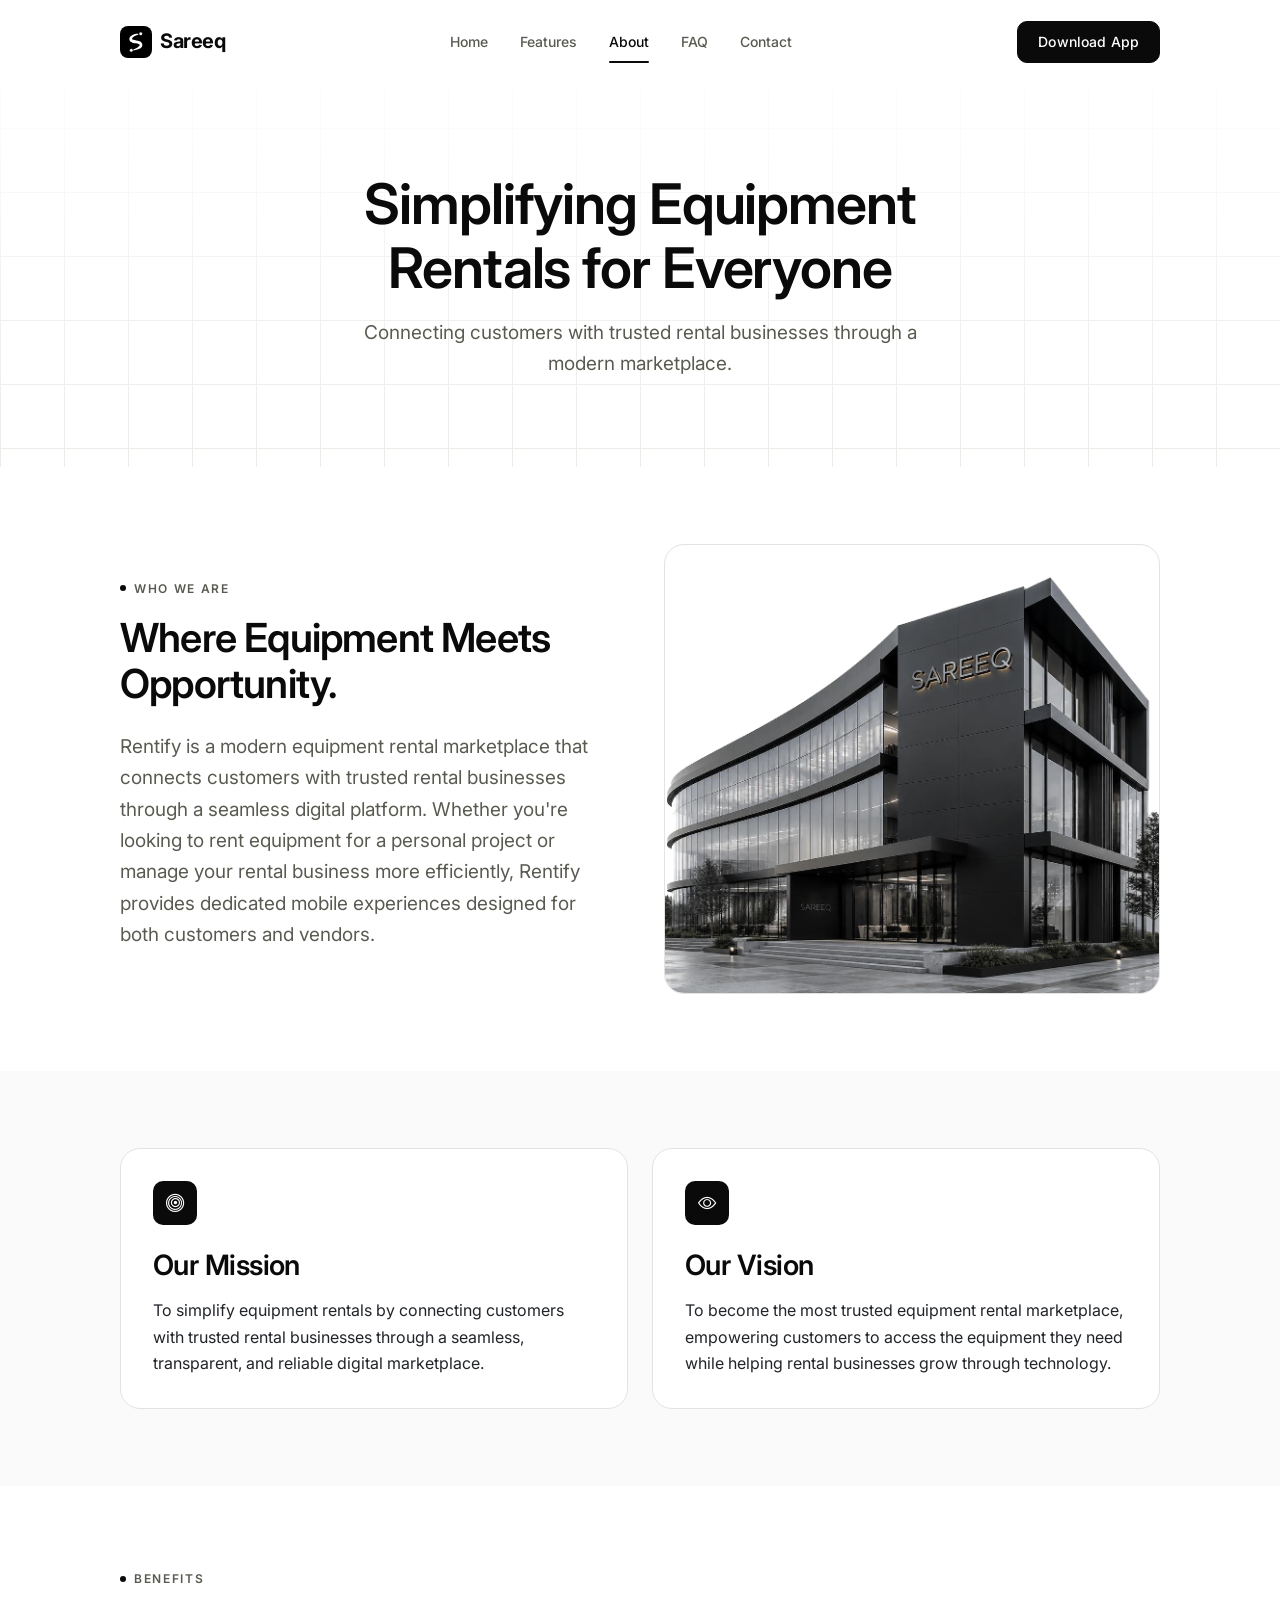
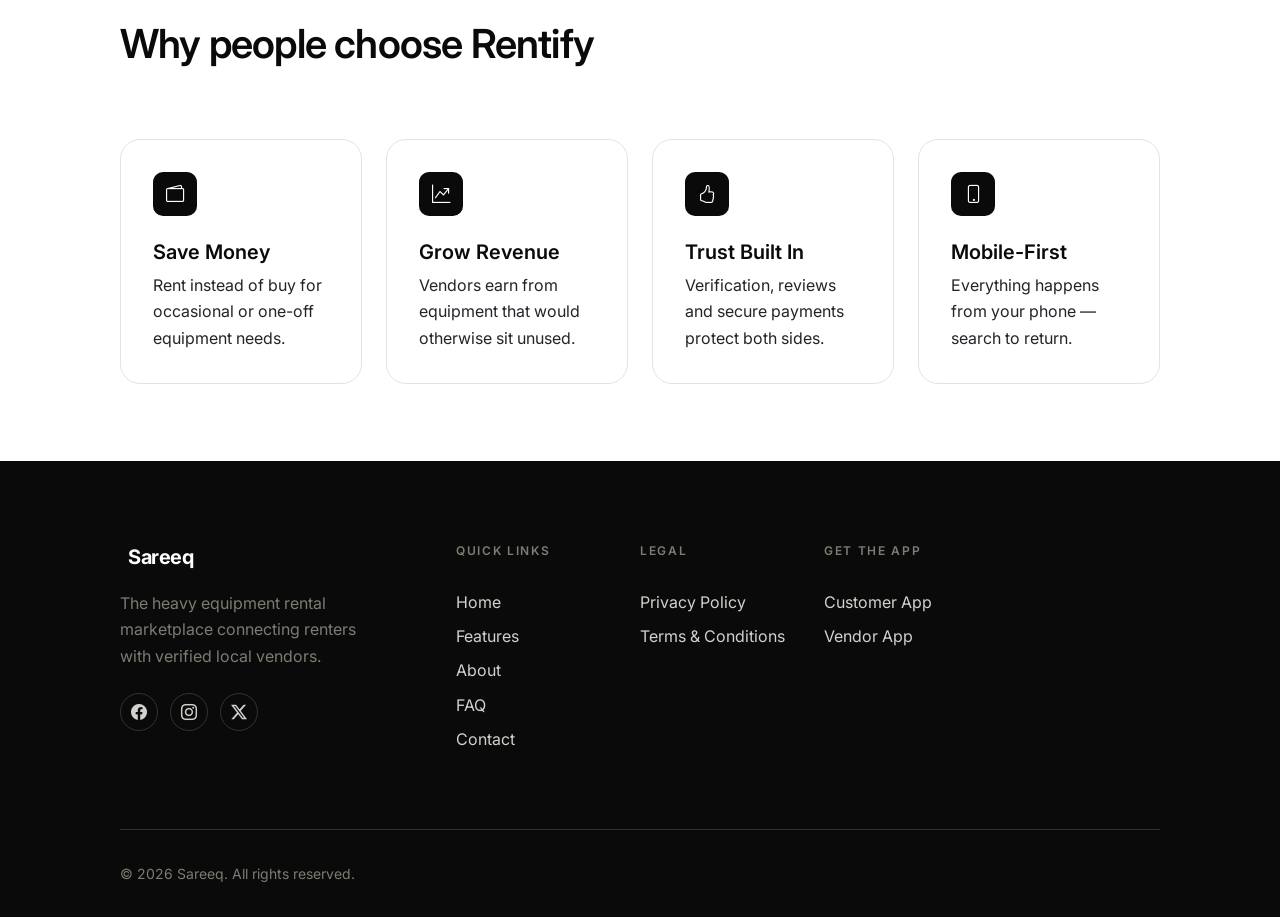
==== pages/about.html @ 898461ff "commit" ====
<!DOCTYPE html>
<html lang="en">

<head>
  <meta charset="UTF-8">
  <meta name="viewport" content="width=device-width, initial-scale=1.0">
  <title>About | Sareeq</title>
  <meta name="description"
    content="Learn about Rentify's mission to make equipment rental simple, trustworthy and accessible for renters and businesses alike.">
  <meta property="og:title" content="About — Rentify">
  <meta property="og:description" content="Rentify's mission, vision and the benefits of the marketplace.">
  <meta property="og:type" content="website">
  <meta name="twitter:card" content="summary_large_image">
  <link rel="icon" type="image/png" href="../assets/images/favicon.png">

  <link rel="preconnect" href="https://fonts.googleapis.com">
  <link rel="preconnect" href="https://fonts.gstatic.com" crossorigin>
  <link href="https://fonts.googleapis.com/css2?family=Inter:wght@400;500;600;700&display=swap" rel="stylesheet">
  <link href="https://cdn.jsdelivr.net/npm/bootstrap@5.3.3/dist/css/bootstrap.min.css" rel="stylesheet">
  <link rel="stylesheet" href="https://cdn.jsdelivr.net/npm/bootstrap-icons@1.11.3/font/bootstrap-icons.css">
  <link rel="stylesheet" href="../assets/css/style.css">
  <link rel="stylesheet" href="../assets/css/responsive.css">
</head>

<body>

  <header class="navbar-rentify">
    <div class="navbar-inner">
      <a href="../index.html" class="navbar-logo">
        <img src="../assets/images/logo_black.svg" alt="logo_black">
        Sareeq
      </a>
      <nav class="navbar-links" id="navbarLinks" aria-label="Primary">
        <a href="../index.html" class="navbar-link">Home</a>
        <a href="features.html" class="navbar-link">Features</a>
        <a href="about.html" class="navbar-link is-active">About</a>
        <a href="faq.html" class="navbar-link">FAQ</a>
        <a href="support.html" class="navbar-link">Contact</a>
      </nav>
      <div class="navbar-cta">
        <a href="../index.html#download"
          class="btn-rentify btn-primary-rentify btn-rentify-sm d-none d-lg-inline-flex">Download App</a>
        <button class="navbar-toggle" id="navbarToggle" aria-label="Toggle menu" aria-expanded="false"
          aria-controls="navbarLinks">
          <i class="bi bi-list"></i>
        </button>
      </div>
    </div>
  </header>

  <main>
    <section class="page-hero hero-bg-grid">
      <div class="container-rentify text-center">
        <!-- <span class="text-eyebrow">About Rentify</span> -->
        <h1 class="text-h1 mt-3 mx-auto" style="max-width: 700px;">Simplifying Equipment Rentals for Everyone</h1>
        <p class="text-body-lg mt-3 mx-auto" style="max-width: 560px;">Connecting customers with trusted rental
          businesses through a modern marketplace.</p>
      </div>
    </section>
    <section class="section">
      <div class="container-rentify">
        <div class="row align-items-center g-5">
          <div class="col-lg-6" data-animate>
            <span class="text-eyebrow">Who We Are</span>
            <h1 class="text-h2 mt-3">Where Equipment Meets Opportunity.</h1>
            <p class="text-body-lg  mt-4">
              Rentify is a modern equipment rental marketplace that connects customers with trusted rental businesses
              through a seamless digital platform. Whether you're looking to rent equipment for a personal project or
              manage your rental business more efficiently, Rentify provides dedicated mobile experiences designed for
              both customers and vendors.
            </p>
            <!-- <div class="d-flex flex-wrap gap-3 mt-5 hero-actions">
              <a href="#download" class="btn-rentify btn-primary-rentify">
                <i class="bi bi-download"></i> Download Customer App
              </a>
              <a href="pages/about.html#vendor" class="btn-rentify btn-secondary-rentify">
                Become a Vendor
              </a>
            </div> -->

            <!-- <div class="stat-inline mt-5 pt-3">
              <div class="stat-inline-item">
                <p class="text-h3 mb-0">12K+</p>
                <p class="text-caption mb-0">Verified vendors</p>
              </div>
              <div class="stat-inline-item">
                <p class="text-h3 mb-0">80K+</p>
                <p class="text-caption mb-0">Items listed</p>
              </div>
              <div class="stat-inline-item">
                <p class="text-h3 mb-0">4.8/5</p>
                <p class="text-caption mb-0">Average rating</p>
              </div>
            </div> -->
          </div>

          <div class="col-lg-6" data-animate data-delay="150">
            <!-- <div class="d-flex justify-content-center gap-4 position-relative">
              <div class="phone-mockup" style="margin-top: 3rem;">
                <div class="phone-mockup-notch"></div>
                <div class="phone-mockup-screen">
                  <div class="app-screen-placeholder">
                    <i class="bi bi-camera-reels"></i>
                    <span>Customer App Screenshot</span>
                  </div>
                </div>
              </div>
              <div class="phone-mockup d-none d-md-block">
                <div class="phone-mockup-notch"></div>
                <div class="phone-mockup-screen">
                  <div class="app-screen-placeholder">
                    <i class="bi bi-graph-up"></i>
                    <span>Vendor App Screenshot</span>
                  </div>
                </div>
              </div>
            </div> -->
            <div class="card-rentify-flat h-100 bg-white p-0 overflow-hidden">
              <img src="../assets/images/sareeq_image.png" alt="">
            </div>
          </div>
        </div>
      </div>
    </section>
    <section class="section section-alt">
      <div class="container-rentify">
        <div class="row g-4">
          <div class="col-lg-6" data-animate>
            <div class="card-rentify-flat h-100 bg-white">
              <div class="card-icon-tile"><i class="bi bi-bullseye"></i></div>
              <h3 class="text-h3">Our Mission</h3>
              <p class="text-body mt-3 mb-0">To simplify equipment rentals by connecting customers with trusted rental
                businesses through a seamless, transparent, and reliable digital marketplace.</p>
            </div>
          </div>
          <div class="col-lg-6" data-animate data-delay="120">
            <div class="card-rentify-flat h-100 bg-white">
              <div class="card-icon-tile"><i class="bi bi-eye"></i></div>
              <h3 class="text-h3">Our Vision</h3>
              <p class="text-body mt-3 mb-0">To become the most trusted equipment rental marketplace, empowering
                customers to access the equipment they need while helping rental businesses grow through technology.</p>
            </div>
          </div>
        </div>
      </div>
    </section>
    <!-- <section class="section section-alt">
      <div class="container-rentify">
        <div class="section-header is-centered">
          <span class="text-eyebrow">What Is Rentify</span>
          <h2 class="text-h2">A two-sided marketplace, built mobile-first</h2>
        </div>
        <div class="row g-4 align-items-stretch">
          <div class="col-lg-6" data-animate>
            <div class="persona-card persona-card-customer h-100">
              <span class="badge-rentify"><i class="bi bi-person"></i> Customer App</span>
              <h4 class="text-h4 mt-4">For anyone who needs equipment temporarily</h4>
              <p class="text-body mt-3 mb-0">Homeowners, event planners, photographers, contractors and more use Rentify
                to find verified equipment nearby without the cost of buying it outright.</p>
            </div>
          </div>
          <div class="col-lg-6" id="vendor" data-animate data-delay="120">
            <div class="persona-card persona-card-vendor h-100">
              <span class="badge-rentify"
                style="background-color: rgba(255,255,255,0.08); color: #fff; border-color: var(--color-border-inverse);"><i
                  class="bi bi-shop"></i> Vendor App</span>
              <h4 class="text-h4 mt-4">For businesses that rent out equipment</h4>
              <p class="text-body mt-3 mb-0" style="color: var(--color-gray-300);">Rental shops, studios and independent
                operators use the Vendor App to list inventory, manage bookings and reach new customers.</p>
            </div>
          </div>
        </div>
      </div>
    </section> -->

    <section class="section">
      <div class="container-rentify">
        <div class="section-header">
          <span class="text-eyebrow">Benefits</span>
          <h2 class="text-h2">Why people choose Rentify</h2>
        </div>
        <div class="row g-4">
          <div class="col-md-6 col-lg-3" data-animate>
            <div class="card-rentify h-100">
              <div class="card-icon-tile"><i class="bi bi-wallet2"></i></div>
              <h4 class="text-h4">Save Money</h4>
              <p class="text-body mt-2 mb-0">Rent instead of buy for occasional or one-off equipment needs.</p>
            </div>
          </div>
          <div class="col-md-6 col-lg-3" data-animate data-delay="80">
            <div class="card-rentify h-100">
              <div class="card-icon-tile"><i class="bi bi-graph-up-arrow"></i></div>
              <h4 class="text-h4">Grow Revenue</h4>
              <p class="text-body mt-2 mb-0">Vendors earn from equipment that would otherwise sit unused.</p>
            </div>
          </div>
          <div class="col-md-6 col-lg-3" data-animate data-delay="160">
            <div class="card-rentify h-100">
              <div class="card-icon-tile"><i class="bi bi-hand-thumbs-up"></i></div>
              <h4 class="text-h4">Trust Built In</h4>
              <p class="text-body mt-2 mb-0">Verification, reviews and secure payments protect both sides.</p>
            </div>
          </div>
          <div class="col-md-6 col-lg-3" data-animate data-delay="240">
            <div class="card-rentify h-100">
              <div class="card-icon-tile"><i class="bi bi-phone"></i></div>
              <h4 class="text-h4">Mobile-First</h4>
              <p class="text-body mt-2 mb-0">Everything happens from your phone — search to return.</p>
            </div>
          </div>
        </div>
      </div>
    </section>

    <!-- <section class="section section-alt">
      <div class="container-rentify">
        <div class="cta-band" data-animate>
          <span class="text-eyebrow" style="color: var(--color-gray-400);">Join Rentify</span>
          <h2 class="text-h2 mt-3">Ready to get started?</h2>
          <div class="d-flex justify-content-center gap-3 mt-4 flex-wrap">
            <a href="../index.html#download" class="btn-rentify btn-primary-rentify">Download Customer App</a>
            <a href="../index.html#download" class="btn-rentify btn-secondary-rentify">Download Vendor App</a>
          </div>
        </div>
      </div>
    </section> -->
  </main>

  <footer class="footer-rentify">
    <div class="container-rentify">
      <div class="footer-grid">
        <div>
          <a href="index.html" class="navbar-logo" style="color: #fff;">
            <img src="assets/images/logo_white.svg" alt="">
            Sareeq
          </a>
          <p class="mt-3" style="color: var(--color-gray-500); max-width: 260px;">The heavy equipment rental
            marketplace connecting renters with verified local vendors.</p>
          <div class="footer-social mt-4">
            <a href="#" aria-label="Rentify on LinkedIn"><i class="bi bi-facebook"></i></a>
            <a href="#" aria-label="Rentify on Instagram"><i class="bi bi-instagram"></i></a>
            <a href="#" aria-label="Rentify on X"><i class="bi bi-twitter-x"></i></a>
            <!-- <a href="#" aria-label="Rentify on LinkedIn"><i class="bi bi-linkedin"></i></a> -->
          </div>
        </div>
        <div>
          <p class="footer-col-title">Quick Links</p>
          <a href="../index.html" class="footer-link">Home</a>
          <a href="features.html" class="footer-link">Features</a>
          <a href="about.html" class="footer-link">About</a>
          <a href="faq.html" class="footer-link">FAQ</a>
          <a href="support.html" class="footer-link">Contact</a>
        </div>
        <div>
          <p class="footer-col-title">Legal</p>
          <a href="privacy.html" class="footer-link">Privacy Policy</a>
          <a href="terms.html" class="footer-link">Terms &amp; Conditions</a>
        </div>
        <div>
          <p class="footer-col-title">Get the App</p>
          <a href="#download" class="footer-link">Customer App</a>
          <a href="#download" class="footer-link">Vendor App</a>
        </div>
      </div>

      <div class="footer-bottom">
        <p class="mb-0">&copy; <span data-current-year></span> Sareeq. All rights reserved.</p>
      </div>
    </div>
  </footer>

  <button class="back-to-top" aria-label="Back to top"><i class="bi bi-arrow-up"></i></button>

  <script src="https://cdn.jsdelivr.net/npm/bootstrap@5.3.3/dist/js/bootstrap.bundle.min.js"></script>
  <script src="../assets/js/main.js"></script>
</body>

</html>
---- assets/css/style.css ----
/* ==========================================================================
   RENTIFY ÃƒÆ’Ã‚Â¢ÃƒÂ¢Ã¢â‚¬Å¡Ã‚Â¬ÃƒÂ¢Ã¢â€šÂ¬Ã‚Â Design Token System
   Monochrome, editorial, app-consistent design language.
   Every value referenced in this stylesheet flows from :root.
   ========================================================================== */

:root {
  /* ---------- Color: Core Monochrome Scale ---------- */
  --color-black: #0A0A0A;
  --color-white: #FFFFFF;
  --color-gray-50: #FAFAFA;
  --color-gray-100: #F3F3F1;
  --color-gray-150: #ECECE9;
  --color-gray-200: #E3E3E0;
  --color-gray-300: #D2D2CD;
  --color-gray-400: #A7A79F;
  --color-gray-500: #7C7C73;
  --color-gray-600: #5A5A52;
  --color-gray-700: #3D3D37;
  --color-gray-800: #232320;
  --color-gray-900: #141412;

  /* ---------- Color: Semantic Roles ---------- */
  --color-bg: var(--color-white);
  --color-bg-alt: var(--color-gray-50);
  --color-bg-inverse: var(--color-black);
  --color-surface: var(--color-white);
  --color-surface-inverse: var(--color-gray-900);

  --color-text-primary: var(--color-black);
  --color-text-secondary: var(--color-gray-600);
  --color-text-tertiary: var(--color-gray-400);
  --color-text-inverse: var(--color-white);
  --color-text-inverse-secondary: var(--color-gray-300);

  --color-border: var(--color-gray-200);
  --color-border-strong: var(--color-gray-300);
  --color-border-inverse: rgba(255, 255, 255, 0.16);

  --color-hover: var(--color-gray-800);
  --color-focus: var(--color-black);
  --color-focus-ring: rgba(10, 10, 10, 0.18);

  --color-badge-bg: var(--color-gray-100);
  --color-badge-text: var(--color-gray-700);
  --color-success: #1F1F1D;

  /* ---------- Typography: Family & Weight ---------- */
  --font-family-base: 'Inter', -apple-system, BlinkMacSystemFont, 'Segoe UI', sans-serif;
  --font-weight-regular: 400;
  --font-weight-medium: 500;
  --font-weight-semibold: 600;
  --font-weight-bold: 700;

  /* ---------- Typography: Scale ---------- */
  --font-size-display: clamp(2.75rem, 2.25vw + 1rem, 5.25rem);
  --font-size-h1: clamp(2.25rem, 3.2vw + 1rem, 3.5rem);
  --font-size-h2: clamp(1.75rem, 2vw + 1rem, 2.5rem);
  --font-size-h3: clamp(1.375rem, 1.2vw + 1rem, 1.75rem);
  --font-size-h4: 1.25rem;
  --font-size-body-lg: 1.1875rem;
  --font-size-body: 1rem;
  --font-size-caption: 0.875rem;
  --font-size-micro: 0.75rem;
  --font-size-button: 0.9375rem;

  --line-height-display: 1.05;
  --line-height-heading: 1.15;
  --line-height-body: 1.65;
  --line-height-caption: 1.5;
  --line-height-tight: 1.2;

  --letter-spacing-display: -0.03em;
  --letter-spacing-heading: -0.02em;
  --letter-spacing-body: 0;
  --letter-spacing-eyebrow: 0.14em;
  --letter-spacing-button: 0.01em;

  /* ---------- Spacing Scale ---------- */
  --space-3xs: 0.25rem;
  --space-2xs: 0.5rem;
  --space-xs: 0.75rem;
  --space-sm: 1rem;
  --space-md: 1.5rem;
  --space-lg: 2rem;
  --space-xl: 3rem;
  --space-2xl: 4.5rem;
  --space-3xl: 6rem;
  --space-4xl: 8rem;

  /* ---------- Layout ---------- */
  /* --container-width: 1240px; */
  --container-width: 85%;
  --container-width-narrow: 800px;
  --container-padding-x: 1.5rem;
  --section-spacing-y: clamp(4.5rem, 6vw, 8rem);
  --section-spacing-y-sm: clamp(3rem, 4vw, 5rem);
  --navbar-height: 84px;
  --navbar-height-scrolled: 68px;
  --footer-padding-y: 5rem;

  /* ---------- Radius ---------- */
  --radius-xs: 6px;
  --radius-sm: 10px;
  --radius-md: 16px;
  --radius-lg: 24px;
  --radius-xl: 32px;
  --radius-pill: 999px;
  --radius-button: 10px;
  --radius-card: 20px;
  --radius-input: 10px;
  --radius-phone: 40px;
  --radius-badge: 999px;

  /* ---------- Borders ---------- */
  --border-width: 1px;
  --border-width-thick: 1.5px;
  --border-style: solid;

  /* ---------- Shadows (very soft, used sparingly) ---------- */
  --shadow-none: none;
  --shadow-xs: 0 1px 2px rgba(10, 10, 10, 0.04);
  --shadow-sm: 0 2px 8px rgba(10, 10, 10, 0.06);
  --shadow-md: 0 8px 24px rgba(10, 10, 10, 0.08);
  --shadow-lg: 0 16px 48px rgba(10, 10, 10, 0.10);
  --shadow-phone: 0 30px 60px rgba(10, 10, 10, 0.16);

  /* ---------- Motion ---------- */
  --duration-fast: 150ms;
  --duration-base: 280ms;
  --duration-slow: 480ms;
  --duration-page: 640ms;
  --ease-standard: cubic-bezier(0.22, 1, 0.36, 1);
  --ease-out: cubic-bezier(0.16, 1, 0.3, 1);
  --transition-base: all var(--duration-base) var(--ease-standard);
  --transition-color: color var(--duration-fast) var(--ease-standard), background-color var(--duration-fast) var(--ease-standard), border-color var(--duration-fast) var(--ease-standard);
  --transition-transform: transform var(--duration-base) var(--ease-standard);

  /* ---------- Components: Buttons ---------- */
  --button-height: 52px;
  --button-height-sm: 42px;
  --button-padding-x: 1.75rem;
  --button-padding-x-sm: 1.25rem;
  --button-gap: 0.5rem;

  /* ---------- Components: Cards ---------- */
  --card-padding: 2rem;
  --card-padding-sm: 1.5rem;
  --card-border-color: var(--color-border);

  /* ---------- Components: Inputs ---------- */
  --input-height: 54px;
  --input-padding-x: 1.125rem;
  --input-border-color: var(--color-border-strong);

  /* ---------- Icons ---------- */
  --icon-size-sm: 18px;
  --icon-size-md: 24px;
  --icon-size-lg: 32px;
  --icon-size-xl: 44px;

  /* ---------- Z-Index Scale ---------- */
  --z-base: 1;
  --z-dropdown: 10;
  --z-sticky: 100;
  --z-overlay: 500;
  --z-modal: 800;
  --z-toast: 900;

  /* ---------- Phone Mockup ---------- */
  --phone-width: 300px;
  --phone-border-width: 10px;

  --color-glow-soft: rgba(10, 10, 10, 0.07);
  --workflow-ratio: 1000 / 620;
  --workflow-line-color: var(--color-border-strong);
  --workflow-line-color-active: var(--color-gray-600);
  --workflow-dot-size: 10px;
}

/* ==========================================================================
   Reset & Base
   ========================================================================== */

* {
  box-sizing: border-box;
}

html {
  scroll-behavior: smooth;
  -webkit-font-smoothing: antialiased;
}

body {
  font-family: var(--font-family-base);
  font-size: var(--font-size-body);
  line-height: var(--line-height-body);
  color: var(--color-text-primary);
  background-color: var(--color-bg);
  font-weight: var(--font-weight-regular);
  overflow-x: hidden;
}

@media (prefers-reduced-motion: reduce) {
  html {
    scroll-behavior: auto;
  }

  * {
    animation-duration: 0.001ms !important;
    animation-iteration-count: 1 !important;
    transition-duration: 0.001ms !important;
    scroll-behavior: auto !important;
  }
}

[data-animate] {
  opacity: 0;
  transform: translateY(24px);
  transition: opacity var(--duration-slow) var(--ease-out), transform var(--duration-slow) var(--ease-out);
}

[data-animate].is-visible {
  opacity: 1;
  transform: translateY(0);
}

@media (prefers-reduced-motion: reduce) {
  [data-animate] {
    opacity: 1;
    transform: none;
    transition: none;
  }
}



a {
  text-decoration: none;
  color: inherit;
  transition: var(--transition-color);
}

img {
  max-width: 100%;
  display: block;
}

ul {
  list-style: none;
  padding: 0;
  margin: 0;
}

:focus-visible {
  outline: 2px solid var(--color-focus);
  outline-offset: 3px;
  border-radius: var(--radius-xs);
}

button {
  font-family: inherit;
}

/* ==========================================================================
   Layout Primitives
   ========================================================================== */

.container-rentify {
  width: 100%;
  max-width: var(--container-width);
  margin-inline: auto;
  padding-inline: var(--container-padding-x);
}

.container-narrow {
  width: 100%;
  max-width: var(--container-width-narrow);
  margin-inline: auto;
  padding-inline: var(--container-padding-x);
}

.container-full {
  width: 100%;
  max-width: 100%;
}

.section {
  padding-block: var(--section-spacing-y);
}

.section-sm {
  padding-block: var(--section-spacing-y-sm);
}

.section-alt {
  background-color: var(--color-bg-alt);
}

.section-inverse {
  background-color: var(--color-bg-inverse);
  color: var(--color-text-inverse);
}

/* ==========================================================================
   Typography
   ========================================================================== */

.text-display {
  font-size: var(--font-size-display);
  line-height: var(--line-height-display);
  letter-spacing: var(--letter-spacing-display);
  font-weight: var(--font-weight-semibold);
  margin: 0;
}

.text-h1 {
  font-size: var(--font-size-h1);
  line-height: var(--line-height-heading);
  letter-spacing: var(--letter-spacing-heading);
  font-weight: var(--font-weight-semibold);
  margin: 0;
}

.text-h2 {
  font-size: var(--font-size-h2);
  line-height: var(--line-height-heading);
  letter-spacing: var(--letter-spacing-heading);
  font-weight: var(--font-weight-semibold);
  margin: 0;
}

.text-h3 {
  font-size: var(--font-size-h3);
  line-height: var(--line-height-heading);
  letter-spacing: var(--letter-spacing-heading);
  font-weight: var(--font-weight-semibold);
  margin: 0;
}

.text-h4 {
  font-size: var(--font-size-h4);
  line-height: var(--line-height-tight);
  font-weight: var(--font-weight-semibold);
  margin: 0;
}

.text-body-lg {
  font-size: var(--font-size-body-lg);
  line-height: var(--line-height-body);
  color: var(--color-text-secondary);
  font-weight: var(--font-weight-regular);
}

.text-body {
  font-size: var(--font-size-body);
  line-height: var(--line-height-body);
  color: var(--color-text-secondary);
}

.text-caption {
  font-size: var(--font-size-caption);
  line-height: var(--line-height-caption);
  color: var(--color-text-tertiary);
}

.text-eyebrow {
  font-size: var(--font-size-micro);
  letter-spacing: var(--letter-spacing-eyebrow);
  text-transform: uppercase;
  font-weight: var(--font-weight-semibold);
  color: var(--color-text-secondary);
  display: inline-flex;
  align-items: center;
  gap: var(--space-2xs);
}

.text-eyebrow::before {
  content: '';
  width: 6px;
  height: 6px;
  border-radius: 50%;
  background-color: var(--color-black);
  display: inline-block;
}

.section-inverse .text-eyebrow::before {
  background-color: var(--color-white);
}

.section-inverse .text-eyebrow,
.section-inverse .text-body,
.section-inverse .text-body-lg {
  color: var(--color-text-inverse-secondary);
}

.section-inverse .text-h1,
.section-inverse .text-h2,
.section-inverse .text-h3,
.section-inverse .text-h4,
.section-inverse .text-display {
  color: var(--color-text-inverse);
}

.text-muted-rentify {
  color: var(--color-text-secondary);
}

/* ==========================================================================
   Buttons
   ========================================================================== */

.btn-rentify {
  display: inline-flex;
  align-items: center;
  justify-content: center;
  gap: var(--button-gap);
  height: var(--button-height);
  padding-inline: var(--button-padding-x);
  border-radius: var(--radius-button);
  font-size: var(--font-size-button);
  font-weight: var(--font-weight-medium);
  letter-spacing: var(--letter-spacing-button);
  white-space: nowrap;
  border: var(--border-width-thick) solid transparent;
  cursor: pointer;
  transition: var(--transition-base);
}

.btn-rentify-sm {
  height: var(--button-height-sm);
  padding-inline: var(--button-padding-x-sm);
  font-size: var(--font-size-caption);
}

.btn-primary-rentify {
  background-color: var(--color-black);
  color: var(--color-white);
  border-color: var(--color-black);
}

.btn-primary-rentify:hover {
  background-color: var(--color-hover);
  border-color: var(--color-hover);
  color: var(--color-white);
  transform: translateY(-2px);
}

.btn-secondary-rentify {
  background-color: var(--color-white);
  color: var(--color-black);
  border-color: var(--color-border-strong);
}

.btn-secondary-rentify:hover {
  border-color: var(--color-black);
  transform: translateY(-2px);
}

.btn-tirtiary-rentify {
  background-color: transparent;
  color: var(--color-black);
  border: none;
}

.btn-tirtiary-rentify::after {
  content: "\F138";
  font-family: "bootstrap-icons";
  font-size: 1rem;
  color: var(--color-black);
}

.section-inverse .btn-secondary-rentify {
  background-color: transparent;
  color: var(--color-white);
  border-color: var(--color-border-inverse);
}

.section-inverse .btn-secondary-rentify:hover {
  border-color: var(--color-white);
}

.section-inverse .btn-primary-rentify {
  background-color: var(--color-white);
  color: var(--color-black);
  border-color: var(--color-white);
}

.section-inverse .btn-primary-rentify:hover {
  background-color: var(--color-gray-200);
  border-color: var(--color-gray-200);
}

.btn-block-rentify {
  width: 100%;
}

/* ==========================================================================
   Badges / Pills ÃƒÆ’Ã‚Â¢ÃƒÂ¢Ã¢â‚¬Å¡Ã‚Â¬ÃƒÂ¢Ã¢â€šÂ¬Ã‚Â echoes mobile-app "verified" chips
   ========================================================================== */

.badge-rentify {
  display: inline-flex;
  align-items: center;
  gap: var(--space-3xs);
  padding: var(--space-3xs) var(--space-sm);
  border-radius: var(--radius-badge);
  background-color: var(--color-badge-bg);
  color: var(--color-badge-text);
  font-size: var(--font-size-micro);
  font-weight: var(--font-weight-medium);
  border: var(--border-width) solid var(--color-border);
}

.badge-rentify i {
  font-size: 0.9em;
}

/* ==========================================================================
   Navigation
   ========================================================================== */

.navbar-rentify {
  position: fixed;
  top: 0;
  left: 0;
  right: 0;
  z-index: var(--z-sticky);
  height: var(--navbar-height);
  display: flex;
  align-items: center;
  background-color: rgba(255, 255, 255, 0.82);
  backdrop-filter: blur(14px);
  -webkit-backdrop-filter: blur(14px);
  border-bottom: var(--border-width) solid transparent;
  transition: height var(--duration-base) var(--ease-standard), border-color var(--duration-base) var(--ease-standard), background-color var(--duration-base) var(--ease-standard);
}

.navbar-rentify.is-scrolled {
  height: var(--navbar-height-scrolled);
  border-bottom-color: var(--color-border);
}

.navbar-inner {
  width: 100%;
  max-width: var(--container-width);
  margin-inline: auto;
  padding-inline: var(--container-padding-x);
  display: flex;
  align-items: center;
  justify-content: space-between;
}

.navbar-logo {
  display: flex;
  align-items: center;
  gap: var(--space-2xs);
  font-weight: var(--font-weight-bold);
  font-size: 1.25rem;
  letter-spacing: var(--letter-spacing-heading);
  color: var(--color-black);
}

.navbar-logo-mark {
  width: 30px;
  height: 30px;
  border-radius: 9px;
  background-color: var(--color-black);
  display: inline-flex;
  align-items: center;
  justify-content: center;
  color: var(--color-white);
  font-size: 0.95rem;
}

.navbar-links {
  display: flex;
  align-items: center;
  gap: var(--space-lg);
}

.navbar-link {
  font-size: var(--font-size-caption);
  font-weight: var(--font-weight-medium);
  color: var(--color-text-secondary);
  position: relative;
  padding-block: var(--space-3xs);
}

.navbar-link:hover,
.navbar-link.is-active {
  color: var(--color-black);
}

.navbar-link.is-active::after {
  content: '';
  position: absolute;
  left: 0;
  right: 0;
  bottom: -6px;
  height: 2px;
  background-color: var(--color-black);
  border-radius: var(--radius-pill);
}

.navbar-cta {
  display: flex;
  align-items: center;
  gap: var(--space-sm);
}

.navbar-toggle {
  display: none;
  width: 42px;
  height: 42px;
  border-radius: var(--radius-sm);
  border: var(--border-width) solid var(--color-border);
  background: var(--color-white);
  align-items: center;
  justify-content: center;
  font-size: 1.25rem;
}

/* ==========================================================================
   Cards ÃƒÆ’Ã‚Â¢ÃƒÂ¢Ã¢â‚¬Å¡Ã‚Â¬ÃƒÂ¢Ã¢â€šÂ¬Ã‚Â mirror the rounded, bordered "app card" language
   ========================================================================== */

.card-rentify {
  background-color: var(--color-surface);
  border: var(--border-width) solid var(--card-border-color);
  border-radius: var(--radius-card);
  padding: var(--card-padding);
  transition: var(--transition-base);
}

.card-rentify:hover {
  box-shadow: var(--shadow-md);
  transform: translateY(-4px);
  border-color: var(--color-border-strong);
}

.card-rentify-flat {
  background-color: var(--color-bg-alt);
  border: var(--border-width) solid var(--color-border);
  border-radius: var(--radius-card);
  padding: var(--card-padding);
}

.card-icon-tile {
  width: var(--icon-size-xl);
  height: var(--icon-size-xl);
  border-radius: var(--radius-sm);
  background-color: var(--color-black);
  color: var(--color-white);
  display: inline-flex;
  align-items: center;
  justify-content: center;
  font-size: 1.15rem;
  margin-bottom: var(--space-md);
}

.card-rentify-inverse {
  background-color: var(--color-black);
  color: var(--color-white);
  border-radius: var(--radius-card);
  padding: var(--card-padding);
}

.card-rentify-inverse .card-icon-tile {
  background-color: var(--color-white);
  color: var(--color-black);
}

.card-rentify-inverse .text-body {
  color: var(--color-gray-400) !important;
}


/* ==========================================================================
   Phone Mockup ÃƒÆ’Ã‚Â¢ÃƒÂ¢Ã¢â‚¬Å¡Ã‚Â¬ÃƒÂ¢Ã¢â€šÂ¬Ã‚Â the signature ecosystem element
   ========================================================================== */

.phone-mockup {
  position: relative;
  width: var(--phone-width);
  aspect-ratio: 300 / 610;
  border-radius: var(--radius-phone);
  background-color: var(--color-black);
  padding: var(--phone-border-width);
  box-shadow: var(--shadow-phone);
}

.phone-mockup-screen {
  width: 100%;
  height: 100%;
  border-radius: calc(var(--radius-phone) - var(--phone-border-width));
  overflow: hidden;
  background-color: var(--color-gray-100);
  position: relative;
}

.phone-mockup-screen img {
  width: 100%;
  height: 100%;
  object-fit: cover;
}

.phone-mockup-notch {
  position: absolute;
  top: 14px;
  left: 50%;
  transform: translateX(-50%);
  width: 90px;
  height: 22px;
  border-radius: var(--radius-pill);
  background-color: var(--color-black);
  z-index: 2;
}

.phone-mockup-float {
  position: absolute;
}

/* ==========================================================================
   App Screen Placeholder (used until real screenshots are supplied)
   ========================================================================== */

.app-screen-placeholder {
  width: 100%;
  height: 100%;
  display: flex;
  flex-direction: column;
  align-items: center;
  justify-content: center;
  gap: var(--space-xs);
  background: linear-gradient(180deg, var(--color-gray-100) 0%, var(--color-gray-150) 100%);
  color: var(--color-text-tertiary);
  text-align: center;
  padding: var(--space-lg);
}

.app-screen-placeholder i {
  font-size: 2rem;
}

.app-screen-placeholder span {
  font-size: var(--font-size-caption);
  font-weight: var(--font-weight-medium);
}

/* ==========================================================================
   Store Buttons
   ========================================================================== */

.store-btn {
  display: inline-flex;
  align-items: center;
  gap: var(--space-xs);
  padding: var(--space-2xs) var(--space-md);
  border-radius: var(--radius-sm);
  background-color: var(--color-black);
  color: var(--color-white);
  border: var(--border-width-thick) solid var(--color-black);
  height: 56px;
  transition: var(--transition-base);
}

.store-btn:hover {
  background-color: var(--color-hover);
  color: var(--color-white);
  transform: translateY(-2px);
}

.store-btn i {
  font-size: 1.5rem;
}

.store-btn-text-sm {
  font-size: 0.65rem;
  color: var(--color-gray-300);
  display: block;
  line-height: 1;
  margin-bottom: 2px;
}

.store-btn-text-lg {
  font-size: 1rem;
  font-weight: var(--font-weight-semibold);
  line-height: 1;
}

.store-btn-outline {
  background-color: transparent;
  color: var(--color-black);
  border-color: var(--color-border-strong);
}

.store-btn-outline .store-btn-text-sm {
  color: var(--color-text-tertiary);
}

.store-btn-outline:hover {
  border-color: var(--color-black);
}

/* ==========================================================================
   Section Header
   ========================================================================== */

.section-header {
  max-width: 640px;
  margin-bottom: var(--space-2xl);
}

.section-header.is-centered {
  margin-inline: auto;
  text-align: center;
}

.section-header .text-eyebrow {
  margin-bottom: var(--space-sm);
}

.section-header .text-h2 {
  margin-top: var(--space-sm);
}

/* ==========================================================================
   Divider
   ========================================================================== */

.divider-rentify {
  height: var(--border-width);
  background-color: var(--color-border);
  border: none;
  margin: 0;
}

/* ==========================================================================
   Persona Cards (Customer vs Vendor)
   ========================================================================== */

.persona-card {
  border-radius: var(--radius-lg);
  padding: var(--space-2xl) var(--space-xl);
  height: 100%;
  transition: var(--transition-base);
  position: relative;
  overflow: hidden;
}

.persona-card-customer {
  background-color: var(--color-bg-alt);
  border: var(--border-width) solid var(--color-border);
}

.persona-card-vendor {
  background-color: var(--color-black);
  color: var(--color-white);
}

.persona-card:hover {
  transform: translateY(-6px);
}

.persona-card-list {
  margin-top: var(--space-lg);
  display: flex;
  flex-direction: column;
  gap: var(--space-sm);
}

.persona-card-list li {
  display: flex;
  align-items: center;
  gap: var(--space-xs);
  font-size: var(--font-size-body);
}

.persona-card-list i {
  margin-top: 4px;
  font-size: 1rem;
  padding: 0.5rem 0.75rem;
  background-color: var(--color-gray-100);
  border-radius: 12px;
}

/* ==========================================================================
   Timeline (How Rentify Works)
   ========================================================================== */

.timeline-rentify {
  position: relative;
}

.timeline-step {
  display: flex;
  gap: var(--space-lg);
  padding-block: var(--space-lg);
  border-top: var(--border-width) solid var(--color-border);
}

.timeline-step:last-child {
  padding-bottom: 0;
}

.timeline-step-index {
  font-size: var(--font-size-caption);
  font-weight: var(--font-weight-semibold);
  color: var(--color-text-tertiary);
  min-width: 48px;
  padding-top: 2px;
}

/* ==========================================================================
   Category Grid
   ========================================================================== */

.category-tile {
  border: var(--border-width) solid var(--color-border);
  border-radius: var(--radius-md);
  padding: var(--space-lg) var(--space-md);
  display: flex;
  flex-direction: column;
  gap: var(--space-md);
  transition: var(--transition-base);
  height: 100%;
}

.category-tile:hover {
  border-color: var(--color-black);
  transform: translateY(-3px);
}

.category-tile i {
  font-size: var(--icon-size-lg);
}

/* ==========================================================================
   Accordion (FAQ)
   ========================================================================== */

.accordion-rentify .accordion-item {
  border: none;
  border-bottom: var(--border-width) solid var(--color-border);
  background: transparent;
}

.accordion-rentify .accordion-item:first-child {
  border-top: var(--border-width) solid var(--color-border);
}

.accordion-rentify .accordion-button {
  background: transparent;
  font-size: var(--font-size-body-lg);
  font-weight: var(--font-weight-medium);
  color: var(--color-text-primary);
  padding: var(--space-lg) 0;
  box-shadow: none;
}

.accordion-rentify .accordion-button:focus {
  box-shadow: none;
}

.accordion-rentify .accordion-button::after {
  background-image: none;
  font-family: 'bootstrap-icons';
  content: '\F4FE';
  font-size: 1.5rem;
  transition: transform var(--duration-base) var(--ease-standard);
}

.accordion-rentify .accordion-button:not(.collapsed)::after {
  transform: rotate(45deg);
}

.accordion-rentify .accordion-button:not(.collapsed) {
  color: var(--color-black);
}

.accordion-rentify .accordion-body {
  padding: 0 0 var(--space-lg);
  color: var(--color-text-secondary);
  font-size: var(--font-size-body);
  max-width: 90%;
}

/* ==========================================================================
   Forms
   ========================================================================== */

.form-label-rentify {
  font-size: var(--font-size-caption);
  font-weight: var(--font-weight-medium);
  margin-bottom: var(--space-2xs);
  display: block;
}

.form-control-rentify {
  width: 100%;
  height: var(--input-height);
  border-radius: var(--radius-input);
  border: var(--border-width) solid var(--input-border-color);
  padding-inline: var(--input-padding-x);
  font-size: var(--font-size-body);
  background-color: var(--color-white);
  transition: var(--transition-base);
}

textarea.form-control-rentify {
  height: auto;
  min-height: 150px;
  padding-block: var(--space-sm);
  resize: vertical;
}

.form-control-rentify:focus {
  outline: none;
  border-color: var(--color-black);
  box-shadow: 0 0 0 4px var(--color-focus-ring);
}

/* ==========================================================================
   Download / CTA Band
   ========================================================================== */

.cta-band {
  background-image: url(../images/heavy_equip.jpg);
  background-repeat: no-repeat;
  background-size: cover;
  background-position: 0rem -12rem;
  /* border-radius: var(--radius-xl); */
  padding: var(--space-2xl) 0;
  /* background-color: var(--color-black); */
  color: var(--color-white);
  text-align: left;
  position: relative;
  overflow: hidden;
}

.cta-band::after {
  /* background-color: rgba(0, 0, 0, 0.5); */
}

.cta-band-grid {
  display: grid;
  grid-template-columns: 1fr 1fr;
  gap: var(--space-xl);
  margin-top: var(--space-2xl);
  text-align: left;
}

.cta-download-col {
  border: var(--border-width) solid var(--color-border-inverse);
  background-color: rgba(0, 0, 0, 0.1);
  backdrop-filter: blur(04px);
  border-radius: var(--radius-md);
  padding: var(--space-xl);
}

/* ==========================================================================
   Footer
   ========================================================================== */

.footer-rentify {
  background-color: var(--color-black);
  color: var(--color-gray-300);
  padding-block: var(--footer-padding-y) var(--space-lg);
}

.footer-grid {
  display: grid;
  grid-template-columns: 2fr 1fr 1fr 1fr 1fr;
  gap: var(--space-lg);
  padding-bottom: var(--space-2xl);
  border-bottom: var(--border-width) solid var(--color-border-inverse);
}

/* .footer-grid {
  display: grid;
  grid-template-columns: 1fr repeat(4, auto);
}

.footer-grid> :first-child {
  justify-self: start;
}

.footer-grid> :not(:first-child) {
  justify-self: end;
} */

.footer-col-title {
  font-size: var(--font-size-micro);
  letter-spacing: var(--letter-spacing-eyebrow);
  text-transform: uppercase;
  color: var(--color-gray-500);
  margin-bottom: var(--space-md);
  font-weight: var(--font-weight-semibold);
}

.footer-link {
  display: block;
  color: var(--color-gray-300);
  font-size: var(--font-size-body);
  padding-block: var(--space-3xs);
}

.footer-link:hover {
  color: var(--color-white);
}

.footer-bottom {
  display: flex;
  align-items: center;
  justify-content: space-between;
  padding-top: var(--space-lg);
  font-size: var(--font-size-caption);
  color: var(--color-gray-500);
}

.footer-social {
  display: flex;
  gap: var(--space-xs);
}

.footer-social a {
  width: 38px;
  height: 38px;
  border-radius: 50%;
  border: var(--border-width) solid var(--color-border-inverse);
  display: inline-flex;
  align-items: center;
  justify-content: center;
  color: var(--color-gray-300);
  transition: var(--transition-base);
}

.footer-social a:hover {
  border-color: var(--color-white);
  color: var(--color-white);
}

/* ==========================================================================
   Animations
   ========================================================================== */

[data-animate] {
  opacity: 0;
  transform: translateY(24px);
  transition: opacity var(--duration-slow) var(--ease-out), transform var(--duration-slow) var(--ease-out);
}

[data-animate].is-visible {
  opacity: 1;
  transform: translateY(0);
}

[data-animate="fade"] {
  transform: none;
}

@media (prefers-reduced-motion: reduce) {
  [data-animate] {
    opacity: 1;
    transform: none;
    transition: none;
  }
}

/* ==========================================================================
   Utility
   ========================================================================== */

/* .hero-bg-grid {
  background-image:
    linear-gradient(to right, var(--color-gray-150) 1px, transparent 1px),
    linear-gradient(to bottom, var(--color-gray-150) 1px, transparent 1px);
  background-size: 64px 64px;
} */


.hero-bg-grid {
  content: "";
  position: relative;
  inset: 0;

  background-image:
    linear-gradient(to right, var(--color-gray-150) 1px, transparent 1px),
    linear-gradient(to bottom, var(--color-gray-150) 1px, transparent 1px);

  background-size: 64px 64px;
  z-index: 1;
}

.hero-bg-grid::before {
  content: "";
  position: absolute;
  inset: 0;
  z-index: -1;
  background: linear-gradient(to top,
      rgba(255, 255, 255, 0) 0%,
      rgba(255, 255, 255, .3) 40%,
      rgba(255, 255, 255, .8) 70%,
      rgba(255, 255, 255, 1) 100%);
}

.container-rentify {
  z-index: 1;
}

.page-hero {
  padding-top: calc(var(--navbar-height) + var(--space-2xl));
  padding-bottom: var(--space-2xl);
}

.stat-inline {
  display: flex;
  gap: var(--space-2xl);
  flex-wrap: wrap;
}

.stat-inline-item .text-h2 {
  margin-bottom: var(--space-3xs);
}

.avatar-stack {
  display: flex;
}

.avatar-stack span {
  width: 38px;
  height: 38px;
  border-radius: 50%;
  background-color: var(--color-gray-200);
  border: 2px solid var(--color-white);
  margin-left: -10px;
  display: inline-flex;
  align-items: center;
  justify-content: center;
  font-size: var(--font-size-micro);
  font-weight: var(--font-weight-semibold);
  color: var(--color-text-secondary);
}

.avatar-stack span:first-child {
  margin-left: 0;
}

.back-to-top {
  position: fixed;
  right: var(--space-lg);
  bottom: var(--space-lg);
  width: 48px;
  height: 48px;
  border-radius: 50%;
  background-color: var(--color-black);
  color: var(--color-white);
  display: flex;
  align-items: center;
  justify-content: center;
  opacity: 0;
  visibility: hidden;
  transform: translateY(12px);
  transition: var(--transition-base);
  z-index: var(--z-sticky);
  border: none;
}

.back-to-top.is-visible {
  opacity: 1;
  visibility: visible;
  transform: translateY(0);
}

.how-it-works-section {
  position: relative;
  overflow: hidden;
}

.how-it-works-section::before {
  content: '';
  position: absolute;
  inset: 0;
  background-image:
    linear-gradient(to right, var(--color-gray-150) 1px, transparent 1px),
    linear-gradient(to bottom, var(--color-gray-150) 1px, transparent 1px);
  background-size: 64px 64px;
  -webkit-mask-image: linear-gradient(to bottom, transparent, var(--color-black) 25%, var(--color-black) 75%, transparent);
  mask-image: linear-gradient(to bottom, transparent, var(--color-black) 25%, var(--color-black) 75%, transparent);
  pointer-events: none;
  z-index: 0;
}

.how-it-works-section>.container-rentify {
  position: relative;
  z-index: 1;
}

.workflow-subtext {
  max-width: 620px;
}

/* ---------- Canvas (desktop diagram) ---------- */

.workflow-canvas {
  position: relative;
  width: 100%;
  aspect-ratio: var(--workflow-ratio);
  margin-top: var(--space-2xl);
}

.workflow-svg {
  position: absolute;
  inset: 0;
  width: 100%;
  height: 100%;
  z-index: 0;
}

.workflow-line {
  fill: none;
  stroke: var(--workflow-line-color);
  stroke-width: 2;
  stroke-linecap: round;
  transition: stroke-dashoffset var(--duration-slow) var(--ease-out), stroke var(--duration-base) var(--ease-standard);
}

.workflow-canvas:hover .workflow-line {
  stroke: var(--workflow-line-color-active);
}

.workflow-dot {
  fill: var(--color-black);
  opacity: 0;
  transform-origin: center;
  transform: scale(0.4);
  transition: opacity var(--duration-base) var(--ease-out), transform var(--duration-base) var(--ease-out);
}

.workflow-dot.is-visible {
  opacity: 1;
  transform: scale(1);
}

/* ---------- Nodes ---------- */

.workflow-node {
  position: absolute;
  z-index: 1;
  display: flex;
  flex-direction: column;
}

.workflow-node-label {
  display: inline-flex;
  align-items: center;
  gap: var(--space-3xs);
  font-size: 12px;
  font-weight: var(--font-weight-semibold);
  letter-spacing: var(--letter-spacing-eyebrow);
  text-transform: uppercase;
  color: var(--color-text-tertiary);
  margin-bottom: var(--space-sm);
}

.workflow-node .workflow-node-label i {
  font-size: var(--font-size-body);
}

/* Customer branch */
.wf-node--customer-1 {
  left: 0%;
  top: 4.5%;
  width: 24%;
}

.wf-node--customer-2 {
  left: 0%;
  top: 31%;
  width: 24%;
}

/* Vendor branch */
.wf-node--vendor-1 {
  left: 76%;
  top: 4.5%;
  width: 24%;
}

.wf-node--vendor-2 {
  left: 76%;
  top: 31%;
  width: 24%;
}

.wf-node--vendor-1 .workflow-node-label,
.wf-node--vendor-2 .workflow-node-label {
  align-self: flex-end;
}

.wf-node--customer-1,
.wf-node--vendor-1 {
  justify-content: flex-end;
}

/* Marketplace hub */
.wf-node--hub {
  left: 36%;
  top: 21%;
  width: 28%;
  z-index: 2;
}

/* Shared chain */
.wf-chain-1 {
  left: 1.5%;
  top: 76%;
  width: 16.5%;
}

.wf-chain-2 {
  left: 21.5%;
  top: 76%;
  width: 16.5%;
}

.wf-chain-3 {
  left: 41.5%;
  top: 76%;
  width: 16.5%;
}

.wf-chain-4 {
  left: 61.5%;
  top: 76%;
  width: 16.5%;
}

.wf-chain-5 {
  left: 81.5%;
  top: 76%;
  width: 16.5%;
}

/* ---------- Cards ---------- */

.workflow-card {
  border-radius: var(--radius-card);
  padding: var(--space-md);
  transition: var(--transition-base);
  position: relative;
}

.workflow-card-icon {
  width: var(--icon-size-xl);
  height: var(--icon-size-xl);
  border-radius: var(--radius-sm);
  display: inline-flex;
  align-items: center;
  justify-content: center;
  font-size: 1.15rem;
  margin-bottom: var(--space-sm);
}

.workflow-card-title {
  margin: 0 0 var(--space-3xs);
  font-size: 1.05rem;
}

.workflow-card:hover {
  transform: translateY(-5px);
  box-shadow: var(--shadow-md);
}

.workflow-card:hover .workflow-card-icon i {
  transform: scale(1.12);
  display: inline-block;
  transition: transform var(--duration-base) var(--ease-standard);
}

.workflow-card-customer {
  background-color: var(--color-surface);
  border: var(--border-width-thick) solid var(--color-border-strong);
}

.workflow-card-customer .workflow-card-icon {
  background-color: var(--color-black);
  color: var(--color-white);
}

.workflow-card-vendor {
  background-color: var(--color-black);
  color: var(--color-white);
  border: var(--border-width-thick) solid var(--color-black);
}

.workflow-card-vendor .text-caption {
  color: var(--color-gray-400);
}

.workflow-card-vendor .workflow-card-icon {
  background-color: var(--color-white);
  color: var(--color-black);
}

.workflow-card-hub {
  height: 100%;
  background-color: var(--color-white);
  border: 3px solid var(--color-black);
  box-shadow: var(--shadow-lg);
  padding: var(--space-xl);
  text-align: center;
  display: flex;
  flex-direction: column;
  align-items: center;
  justify-content: center;
}

.workflow-card-icon-hub {
  width: var(--icon-size-xl);
  height: var(--icon-size-xl);
  background-color: var(--color-black);
  color: var(--color-white);
  font-size: 1.4rem;
  border-radius: var(--radius-md);
}

.wf-node--hub::before {
  content: '';
  position: absolute;
  inset: -18%;
  background: radial-gradient(circle, var(--color-glow-soft), transparent 70%);
  z-index: -1;
}

.workflow-card-chain {
  background-color: var(--color-bg-alt);
  border: var(--border-width) solid var(--color-border);
  padding: var(--space-md) var(--space-sm);
  text-align: center;
  display: flex;
  flex-direction: column;
  align-items: center;
  gap: var(--space-2xs);
}

.workflow-card-chain i {
  font-size: var(--icon-size-md);
}

.workflow-card-chain-final {
  border-color: var(--color-black);
  border-width: var(--border-width-thick);
}

.qr-box {
  /* position: relative;
    width: var(--phone-width); */
  /* aspect-ratio: 300 / 610; */
  width: 200px;
  height: 200px;
  border-radius: var(--radius-phone);
  border: 5px solid;
  border-color: var(--color-black);
  padding: 0.75rem;
  box-shadow: var(--shadow-phone);
}

.qr {
  width: 200px;
}

.qr-box img {
  border-radius: 20px;
  overflow: hidden;
}

.scan-here {
  border-bottom-left-radius: var(--radius-phone);
  border-bottom-right-radius: var(--radius-phone);
  background-color: #FFFFFF;
  padding: 0.75rem;
}
---- assets/css/responsive.css ----
/* ==========================================================================
   RENTIFY — Responsive Overrides
   Breakpoints follow Bootstrap 5.3 grid: xl 1200, lg 992, md 768, sm 576
   ========================================================================== */

/* ---------- Large Desktop (>1400px) ---------- */
@media (min-width: 1400px) {
  :root {
    --container-padding-x: 2rem;
  }
}

/* ---------- Desktop / Small Desktop (992px - 1199px) ---------- */
@media (max-width: 1199.98px) {
  :root {
    --phone-width: 260px;
  }

  .footer-grid {
    grid-template-columns: 1.4fr 1fr 1fr 1fr;
  }
}

/* ---------- Tablet (768px - 991px) ---------- */
@media (max-width: 991.98px) {
  :root {
    --navbar-height: 72px;
    --navbar-height-scrolled: 62px;
    --section-spacing-y: 4.5rem;
    --card-padding: 1.5rem;
    --phone-width: 240px;
  }

  .navbar-links {
    position: fixed;
    top: var(--navbar-height-scrolled);
    left: 0;
    right: 0;
    background-color: var(--color-white);
    flex-direction: column;
    align-items: flex-start;
    gap: 0;
    padding: var(--space-md) var(--container-padding-x);
    border-bottom: var(--border-width) solid var(--color-border);
    transform: translateY(-8px);
    opacity: 0;
    visibility: hidden;
    pointer-events: none;
    transition: var(--transition-base);
  }

  .navbar-links.is-open {
    transform: translateY(0);
    opacity: 1;
    visibility: visible;
    pointer-events: auto;
  }

  .navbar-link {
    width: 100%;
    padding-block: var(--space-sm);
    border-bottom: var(--border-width) solid var(--color-border);
  }

  .navbar-link:last-child {
    border-bottom: none;
  }

  .navbar-link.is-active::after {
    display: none;
  }

  .navbar-toggle {
    display: inline-flex;
  }

  .navbar-cta .btn-rentify:not(.navbar-toggle-btn) {
    display: none;
  }

  .cta-band-grid {
    grid-template-columns: 1fr;
  }

  .footer-grid {
    grid-template-columns: 1fr 1fr;
    row-gap: var(--space-xl);
  }
}

/* ---------- Mobile (up to 767px) ---------- */
@media (max-width: 767.98px) {
  :root {
    --container-padding-x: 1.25rem;
    --section-spacing-y: 3.5rem;
    --card-padding: 1.5rem;
    --button-height: 50px;
    --phone-width: 220px;
  }

  .section-header {
    margin-bottom: var(--space-xl);
  }

  .container-rentify {
    max-width: 95%;
  }

  .persona-card {
    padding: var(--space-xl) var(--space-lg);
  }

  .stat-inline {
    gap: var(--space-lg);
  }

  .footer-grid {
    grid-template-columns: 1fr 1fr;
    gap: var(--space-lg);
  }

  .footer-bottom {
    flex-direction: column;
    gap: var(--space-md);
    align-items: flex-start;
  }

  .btn-rentify {
    width: 100%;
  }

  .hero-actions {
    flex-direction: column;
    align-items: stretch !important;
  }

  .cta-download-col {
    padding: var(--space-lg);
  }

  .how-it-works-section {
    display: none;
  }

  .cta-band {
    padding: var(--space-xl) var(--space-md);
  }

  .text-display {
    font-size: 2.25rem;
  }

  .hero-img {
    order: -1;
  }

  .navbar-inner {
    max-width: 95%;
  }

  .text-body-lg {
    font-size: 1rem;
  }

  .hero-bg-grid {
    /* padding-top: calc(var(--navbar-height)) !important; */
    padding-top: 8rem !important;
  }

  .accordion-rentify .accordion-button {
    font-size: 1.125rem;
  }
}

/* ---------- Small Mobile (up to 480px) ---------- */
@media (max-width: 480px) {
  .footer-grid {
    grid-template-columns: 1fr;
  }

  .back-to-top {
    right: var(--space-md);
    bottom: var(--space-md);
    width: 44px;
    height: 44px;
  }
}

/* ---------- No horizontal scroll safeguard ---------- */
html,
body {
  max-width: 100%;
  overflow-x: hidden;
}



/* ---------- Responsive: Tablet ---------- */

@media (max-width: 1199.98px) {

  .wf-node--customer-1,
  .wf-node--customer-2 {
    width: 26%;
  }

  .wf-node--vendor-1,
  .wf-node--vendor-2 {
    width: 26%;
    left: 74%;
  }

  .wf-node--hub {
    width: 30%;
    left: 35%;
  }

  .workflow-card {
    padding: var(--space-md);
  }

  .workflow-card-hub {
    padding: var(--space-lg);
  }
}

/* ---------- Responsive: Mobile / Tablet vertical journey ---------- */

@media (max-width: 991.98px) {
  .workflow-canvas {
    aspect-ratio: auto;
    display: flex;
    flex-direction: column;
    gap: var(--space-lg);
    margin-top: var(--space-xl);
  }

  .workflow-svg {
    display: none;
  }

  .workflow-node {
    position: static;
    width: 100% !important;
    left: auto;
    top: auto;
    justify-content: flex-start !important;
  }

  .wf-node--vendor-1 .workflow-node-label,
  .wf-node--vendor-2 .workflow-node-label {
    align-self: flex-start;
  }

  .wf-node--customer-1 {
    order: 1;
  }

  .wf-node--customer-2 {
    order: 2;
  }

  .wf-node--hub {
    order: 3;
  }

  .wf-node--vendor-1 {
    order: 4;
  }

  .wf-node--vendor-2 {
    order: 5;
  }

  .wf-chain-1 {
    order: 6;
  }

  .wf-chain-2 {
    order: 7;
  }

  .wf-chain-3 {
    order: 8;
  }

  .wf-chain-4 {
    order: 9;
  }

  .wf-chain-5 {
    order: 10;
  }

  .workflow-node:not(.wf-node--hub)::before {
    content: '';
    display: block;
    width: 2px;
    height: var(--space-lg);
    background-color: var(--workflow-line-color);
    margin: 0 0 var(--space-sm) var(--space-lg);
  }

  .wf-node--customer-1::before {
    display: none;
  }

  .wf-node--hub::before {
    inset: -10%;
  }

  .workflow-card-hub {
    padding: var(--space-xl) var(--space-lg);
  }
}

@media (max-width: 575.98px) {
  .workflow-node:not(.wf-node--hub)::before {
    margin-left: var(--space-sm);
  }
}
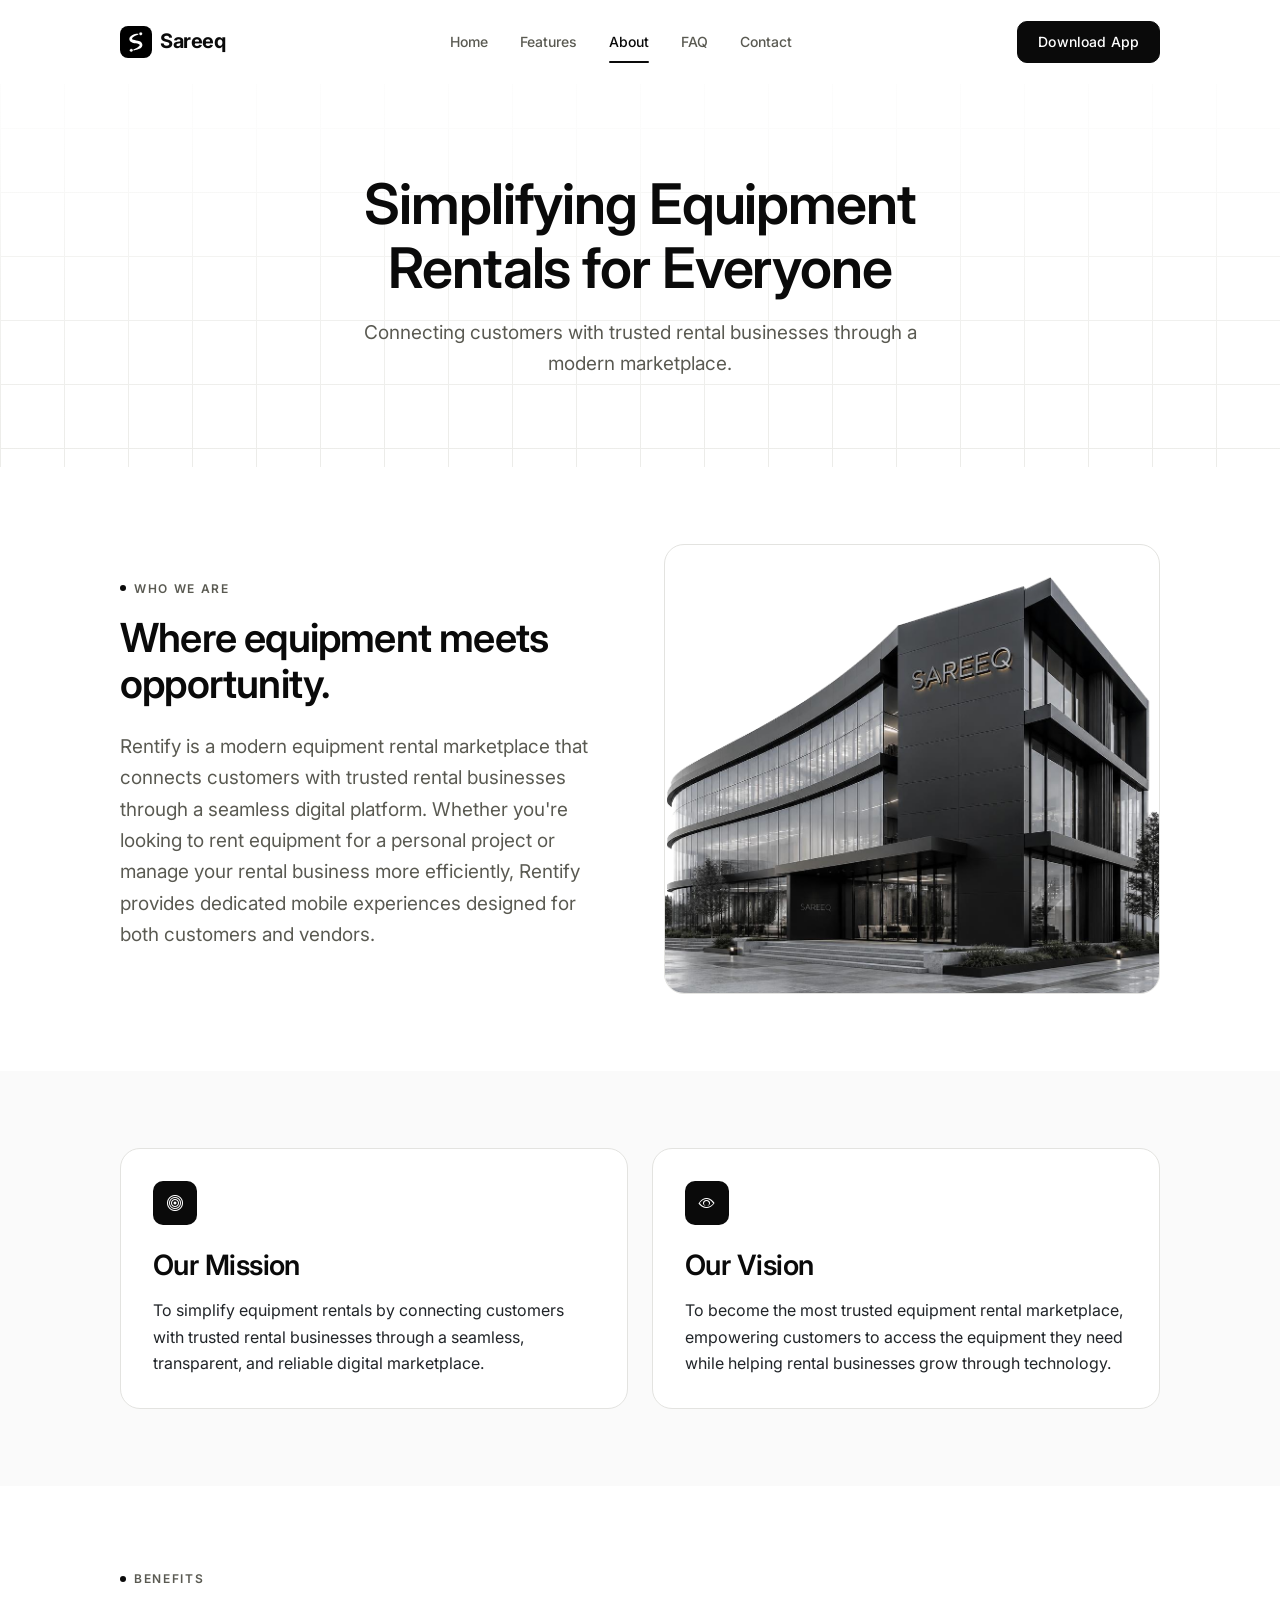
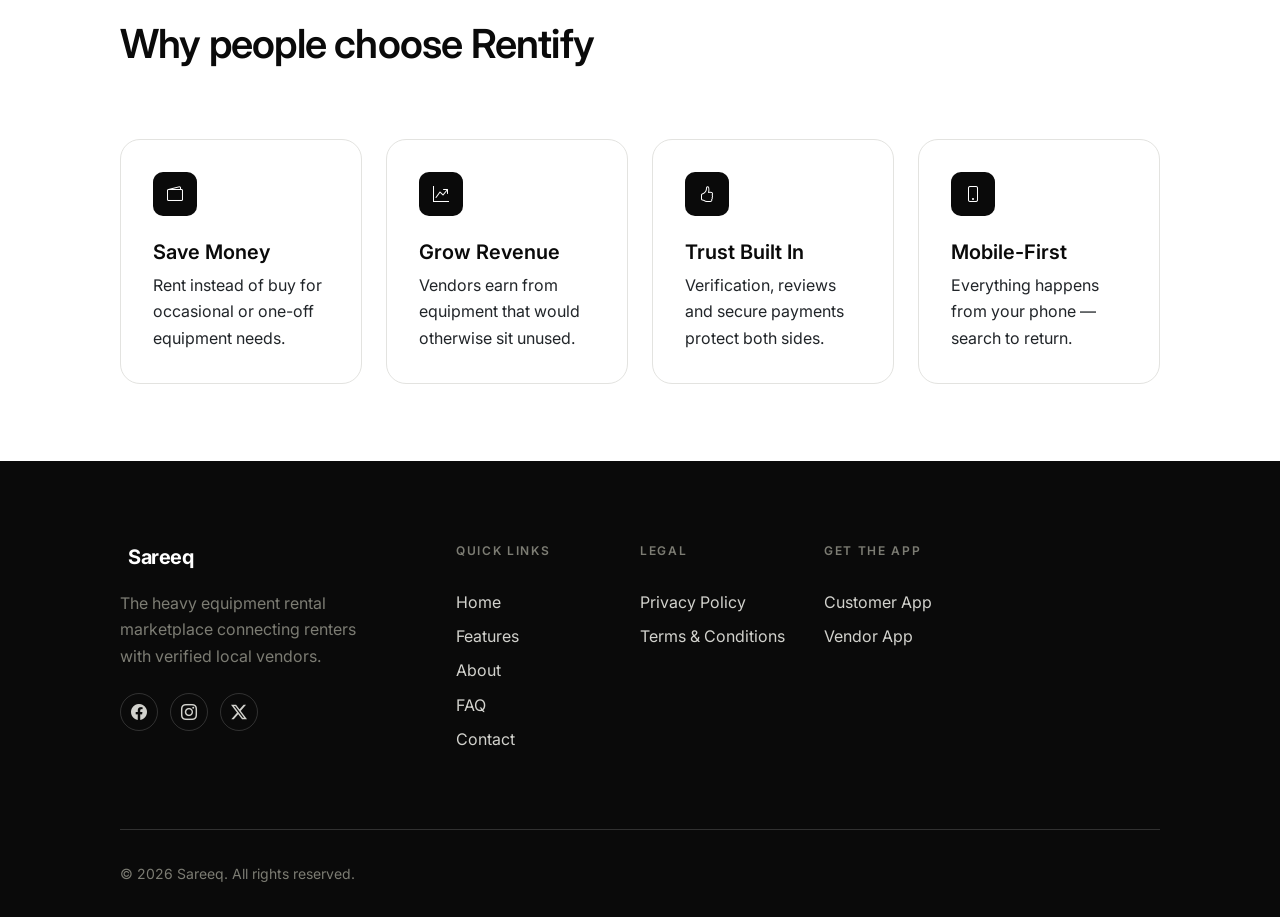
==== commit f8e953ea: "commit" ====
--- a/pages/about.html
+++ b/pages/about.html
@@ -62,7 +62,7 @@
         <div class="row align-items-center g-5">
           <div class="col-lg-6" data-animate>
             <span class="text-eyebrow">Who We Are</span>
-            <h1 class="text-h2 mt-3">Where Equipment Meets Opportunity.</h1>
+            <h1 class="text-h2 mt-3">Where equipment meets opportunity.</h1>
             <p class="text-body-lg  mt-4">
               Rentify is a modern equipment rental marketplace that connects customers with trusted rental businesses
               through a seamless digital platform. Whether you're looking to rent equipment for a personal project or
--- a/assets/css/style.css
+++ b/assets/css/style.css
@@ -1,5 +1,5 @@
 /* ==========================================================================
-   RENTIFY ÃƒÆ’Ã‚Â¢ÃƒÂ¢Ã¢â‚¬Å¡Ã‚Â¬ÃƒÂ¢Ã¢â€šÂ¬Ã‚Â Design Token System
+   RENTIFY ÃƒÆ’Ã†â€™Ãƒâ€šÃ‚Â¢ÃƒÆ’Ã‚Â¢ÃƒÂ¢Ã¢â€šÂ¬Ã…Â¡Ãƒâ€šÃ‚Â¬ÃƒÆ’Ã‚Â¢ÃƒÂ¢Ã¢â‚¬Å¡Ã‚Â¬Ãƒâ€šÃ‚Â Design Token System
    Monochrome, editorial, app-consistent design language.
    Every value referenced in this stylesheet flows from :root.
    ========================================================================== */
@@ -252,6 +252,10 @@
   margin: 0;
 }
 
+i {
+  font-size: 1rem;
+}
+
 :focus-visible {
   outline: 2px solid var(--color-focus);
   outline-offset: 3px;
@@ -328,6 +332,7 @@
   letter-spacing: var(--letter-spacing-heading);
   font-weight: var(--font-weight-semibold);
   margin: 0;
+  text
 }
 
 .text-h3 {
@@ -496,7 +501,7 @@
 }
 
 /* ==========================================================================
-   Badges / Pills ÃƒÆ’Ã‚Â¢ÃƒÂ¢Ã¢â‚¬Å¡Ã‚Â¬ÃƒÂ¢Ã¢â€šÂ¬Ã‚Â echoes mobile-app "verified" chips
+   Badges / Pills ÃƒÆ’Ã†â€™Ãƒâ€šÃ‚Â¢ÃƒÆ’Ã‚Â¢ÃƒÂ¢Ã¢â€šÂ¬Ã…Â¡Ãƒâ€šÃ‚Â¬ÃƒÆ’Ã‚Â¢ÃƒÂ¢Ã¢â‚¬Å¡Ã‚Â¬Ãƒâ€šÃ‚Â echoes mobile-app "verified" chips
    ========================================================================== */
 
 .badge-rentify {
@@ -609,6 +614,11 @@
   gap: var(--space-sm);
 }
 
+.navbar-cta i {
+  font-size: 1rem;
+  margin-left: 0.125rem;
+}
+
 .navbar-toggle {
   display: none;
   width: 42px;
@@ -622,7 +632,7 @@
 }
 
 /* ==========================================================================
-   Cards ÃƒÆ’Ã‚Â¢ÃƒÂ¢Ã¢â‚¬Å¡Ã‚Â¬ÃƒÂ¢Ã¢â€šÂ¬Ã‚Â mirror the rounded, bordered "app card" language
+   Cards ÃƒÆ’Ã†â€™Ãƒâ€šÃ‚Â¢ÃƒÆ’Ã‚Â¢ÃƒÂ¢Ã¢â€šÂ¬Ã…Â¡Ãƒâ€šÃ‚Â¬ÃƒÆ’Ã‚Â¢ÃƒÂ¢Ã¢â‚¬Å¡Ã‚Â¬Ãƒâ€šÃ‚Â mirror the rounded, bordered "app card" language
    ========================================================================== */
 
 .card-rentify {
@@ -677,8 +687,14 @@
 
 
 /* ==========================================================================
-   Phone Mockup ÃƒÆ’Ã‚Â¢ÃƒÂ¢Ã¢â‚¬Å¡Ã‚Â¬ÃƒÂ¢Ã¢â€šÂ¬Ã‚Â the signature ecosystem element
-   ========================================================================== */
+   Phone Mockup ÃƒÆ’Ã†â€™Ãƒâ€šÃ‚Â¢ÃƒÆ’Ã‚Â¢ÃƒÂ¢Ã¢â€šÂ¬Ã…Â¡Ãƒâ€šÃ‚Â¬ÃƒÆ’Ã‚Â¢ÃƒÂ¢Ã¢â‚¬Å¡Ã‚Â¬Ãƒâ€šÃ‚Â the signature ecosystem element
+   ========================================================================== */
+.phone-preview {
+  height: 440px;
+  /* Visible area */
+  overflow: hidden;
+  position: relative;
+}
 
 .phone-mockup {
   position: relative;
@@ -695,7 +711,8 @@
   height: 100%;
   border-radius: calc(var(--radius-phone) - var(--phone-border-width));
   overflow: hidden;
-  background-color: var(--color-gray-100);
+  /* background-color: var(--color-gray-100); */
+  background-color: #FFFFFF;
   position: relative;
 }
 
@@ -707,7 +724,7 @@
 
 .phone-mockup-notch {
   position: absolute;
-  top: 14px;
+  top: 20px;
   left: 50%;
   transform: translateX(-50%);
   width: 90px;
@@ -731,12 +748,13 @@
   display: flex;
   flex-direction: column;
   align-items: center;
-  justify-content: center;
+  justify-content: start;
+  padding-top: 3rem;
   gap: var(--space-xs);
   background: linear-gradient(180deg, var(--color-gray-100) 0%, var(--color-gray-150) 100%);
   color: var(--color-text-tertiary);
   text-align: center;
-  padding: var(--space-lg);
+  padding: var(--space-4xl) var(--space-lg);
 }
 
 .app-screen-placeholder i {
@@ -1558,13 +1576,13 @@
   /* position: relative;
     width: var(--phone-width); */
   /* aspect-ratio: 300 / 610; */
-  width: 200px;
-  height: 200px;
-  border-radius: var(--radius-phone);
+  width: 160px;
+  height: 160px;
+  /* border-radius: var(--radius-phone);
   border: 5px solid;
   border-color: var(--color-black);
   padding: 0.75rem;
-  box-shadow: var(--shadow-phone);
+  box-shadow: var(--shadow-phone); */
 }
 
 .qr {
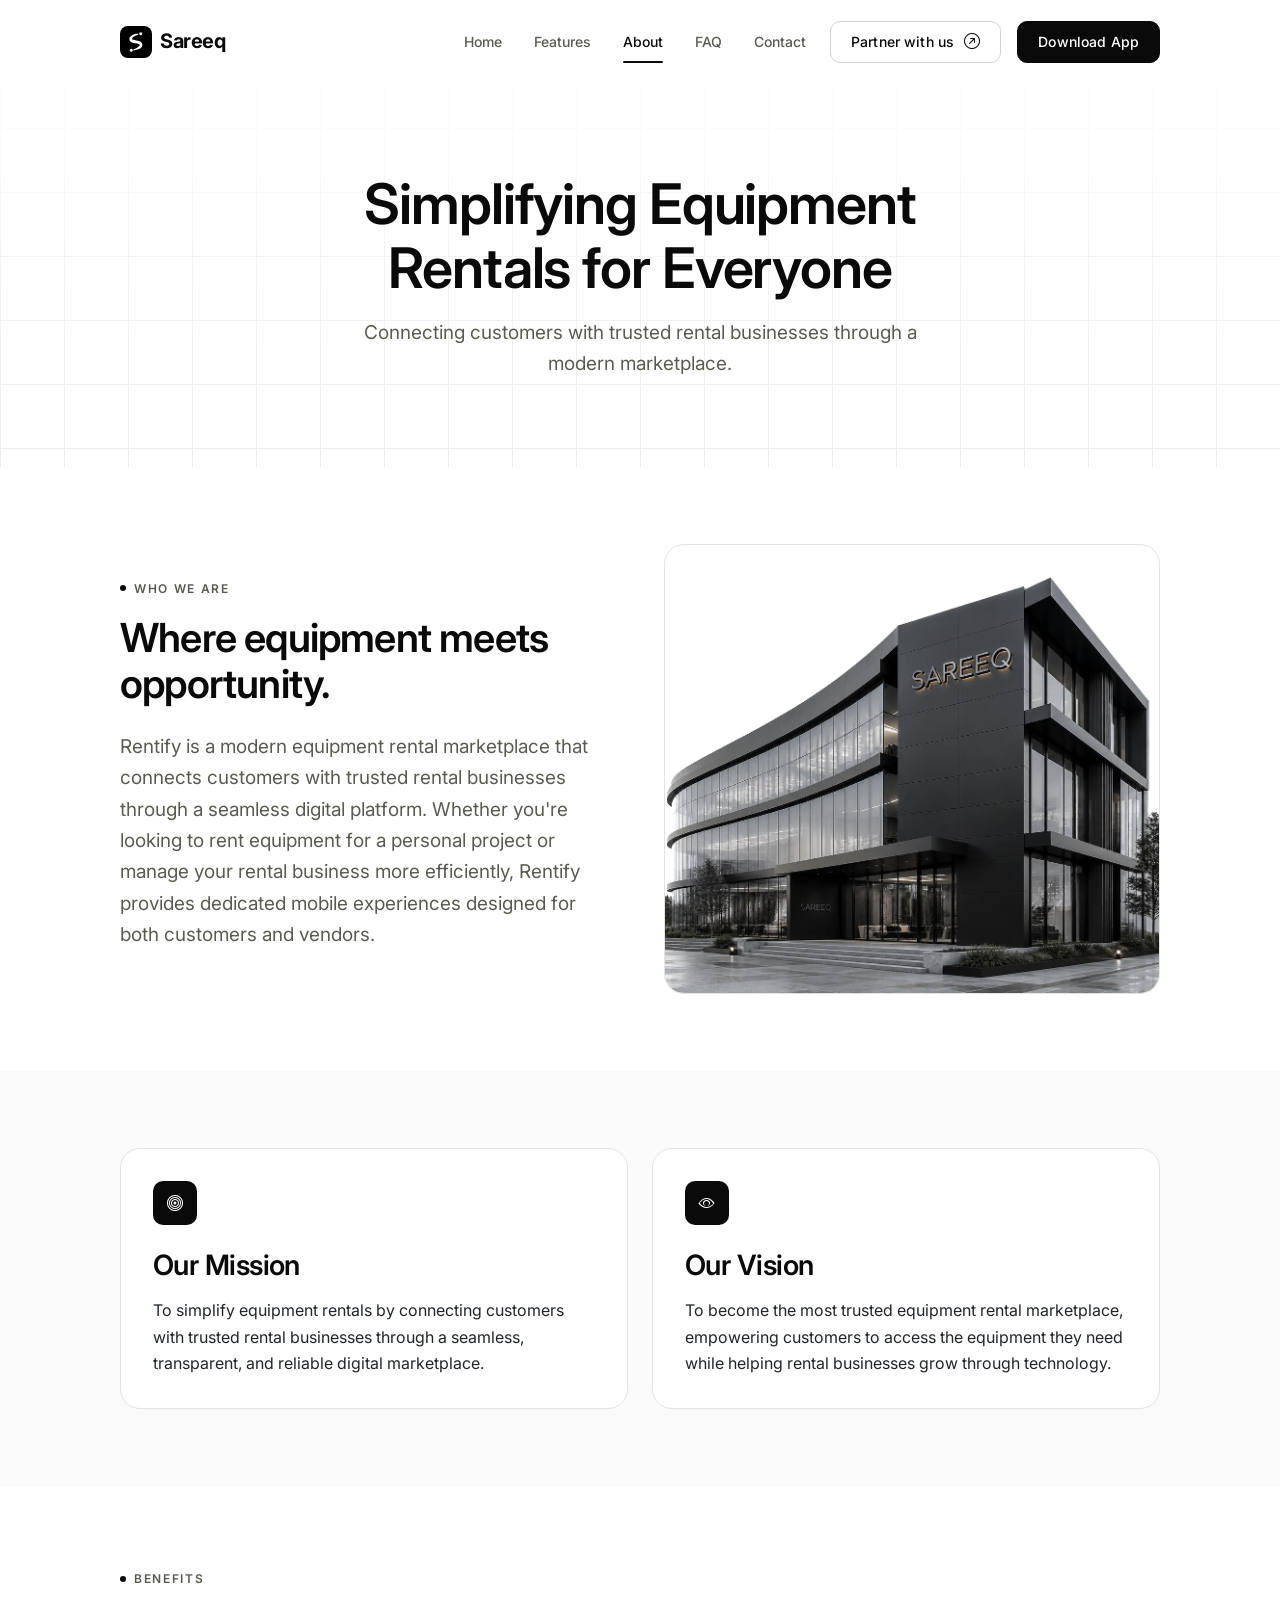
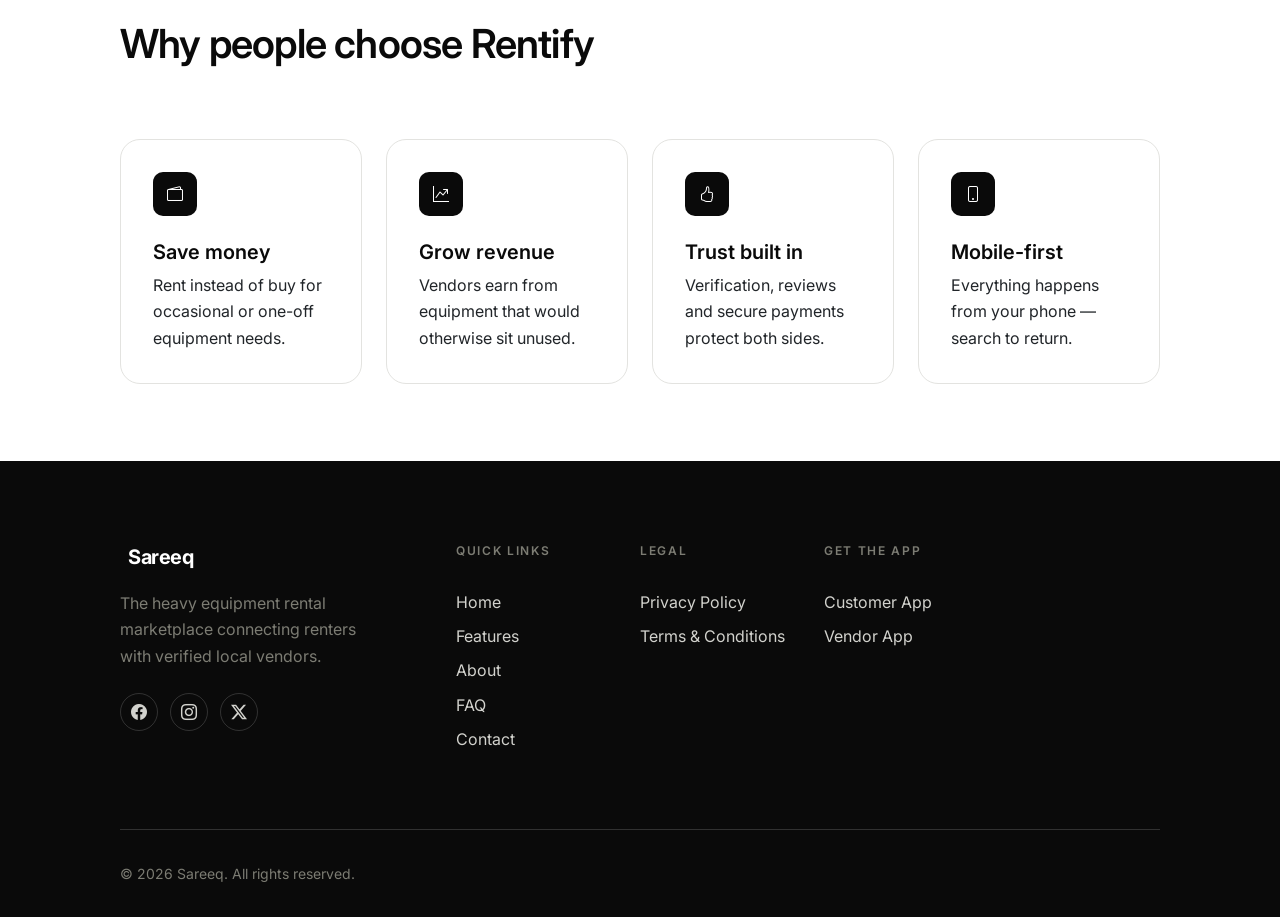
==== commit 68fad3f4: "commit" ====
--- a/pages/about.html
+++ b/pages/about.html
@@ -30,20 +30,25 @@
         <img src="../assets/images/logo_black.svg" alt="logo_black">
         Sareeq
       </a>
-      <nav class="navbar-links" id="navbarLinks" aria-label="Primary">
-        <a href="../index.html" class="navbar-link">Home</a>
-        <a href="features.html" class="navbar-link">Features</a>
-        <a href="about.html" class="navbar-link is-active">About</a>
-        <a href="faq.html" class="navbar-link">FAQ</a>
-        <a href="support.html" class="navbar-link">Contact</a>
-      </nav>
-      <div class="navbar-cta">
-        <a href="../index.html#download"
-          class="btn-rentify btn-primary-rentify btn-rentify-sm d-none d-lg-inline-flex">Download App</a>
-        <button class="navbar-toggle" id="navbarToggle" aria-label="Toggle menu" aria-expanded="false"
-          aria-controls="navbarLinks">
-          <i class="bi bi-list"></i>
-        </button>
+      <div class="d-flex gap-4">
+        <nav class="navbar-links" id="navbarLinks" aria-label="Primary">
+          <a href="../index.html" class="navbar-link">Home</a>
+          <a href="features.html" class="navbar-link">Features</a>
+          <a href="about.html" class="navbar-link is-active">About</a>
+          <a href="faq.html" class="navbar-link">FAQ</a>
+          <a href="support.html" class="navbar-link">Contact</a>
+        </nav>
+        <div class="navbar-cta">
+          <a href="#download" class="btn-rentify btn-secondary-rentify btn-rentify-sm d-none d-lg-inline-flex">
+            Partner with us <i class="bi bi-arrow-up-right-circle "></i>
+          </a>
+          <a href="../index.html#download"
+            class="btn-rentify btn-primary-rentify btn-rentify-sm d-none d-lg-inline-flex">Download App</a>
+          <button class="navbar-toggle" id="navbarToggle" aria-label="Toggle menu" aria-expanded="false"
+            aria-controls="navbarLinks">
+            <i class="bi bi-list"></i>
+          </button>
+        </div>
       </div>
     </div>
   </header>
@@ -183,28 +188,28 @@
           <div class="col-md-6 col-lg-3" data-animate>
             <div class="card-rentify h-100">
               <div class="card-icon-tile"><i class="bi bi-wallet2"></i></div>
-              <h4 class="text-h4">Save Money</h4>
+              <h4 class="text-h4">Save money</h4>
               <p class="text-body mt-2 mb-0">Rent instead of buy for occasional or one-off equipment needs.</p>
             </div>
           </div>
           <div class="col-md-6 col-lg-3" data-animate data-delay="80">
             <div class="card-rentify h-100">
               <div class="card-icon-tile"><i class="bi bi-graph-up-arrow"></i></div>
-              <h4 class="text-h4">Grow Revenue</h4>
+              <h4 class="text-h4">Grow revenue</h4>
               <p class="text-body mt-2 mb-0">Vendors earn from equipment that would otherwise sit unused.</p>
             </div>
           </div>
           <div class="col-md-6 col-lg-3" data-animate data-delay="160">
             <div class="card-rentify h-100">
               <div class="card-icon-tile"><i class="bi bi-hand-thumbs-up"></i></div>
-              <h4 class="text-h4">Trust Built In</h4>
+              <h4 class="text-h4">Trust built in</h4>
               <p class="text-body mt-2 mb-0">Verification, reviews and secure payments protect both sides.</p>
             </div>
           </div>
           <div class="col-md-6 col-lg-3" data-animate data-delay="240">
             <div class="card-rentify h-100">
               <div class="card-icon-tile"><i class="bi bi-phone"></i></div>
-              <h4 class="text-h4">Mobile-First</h4>
+              <h4 class="text-h4">Mobile-first</h4>
               <p class="text-body mt-2 mb-0">Everything happens from your phone — search to return.</p>
             </div>
           </div>
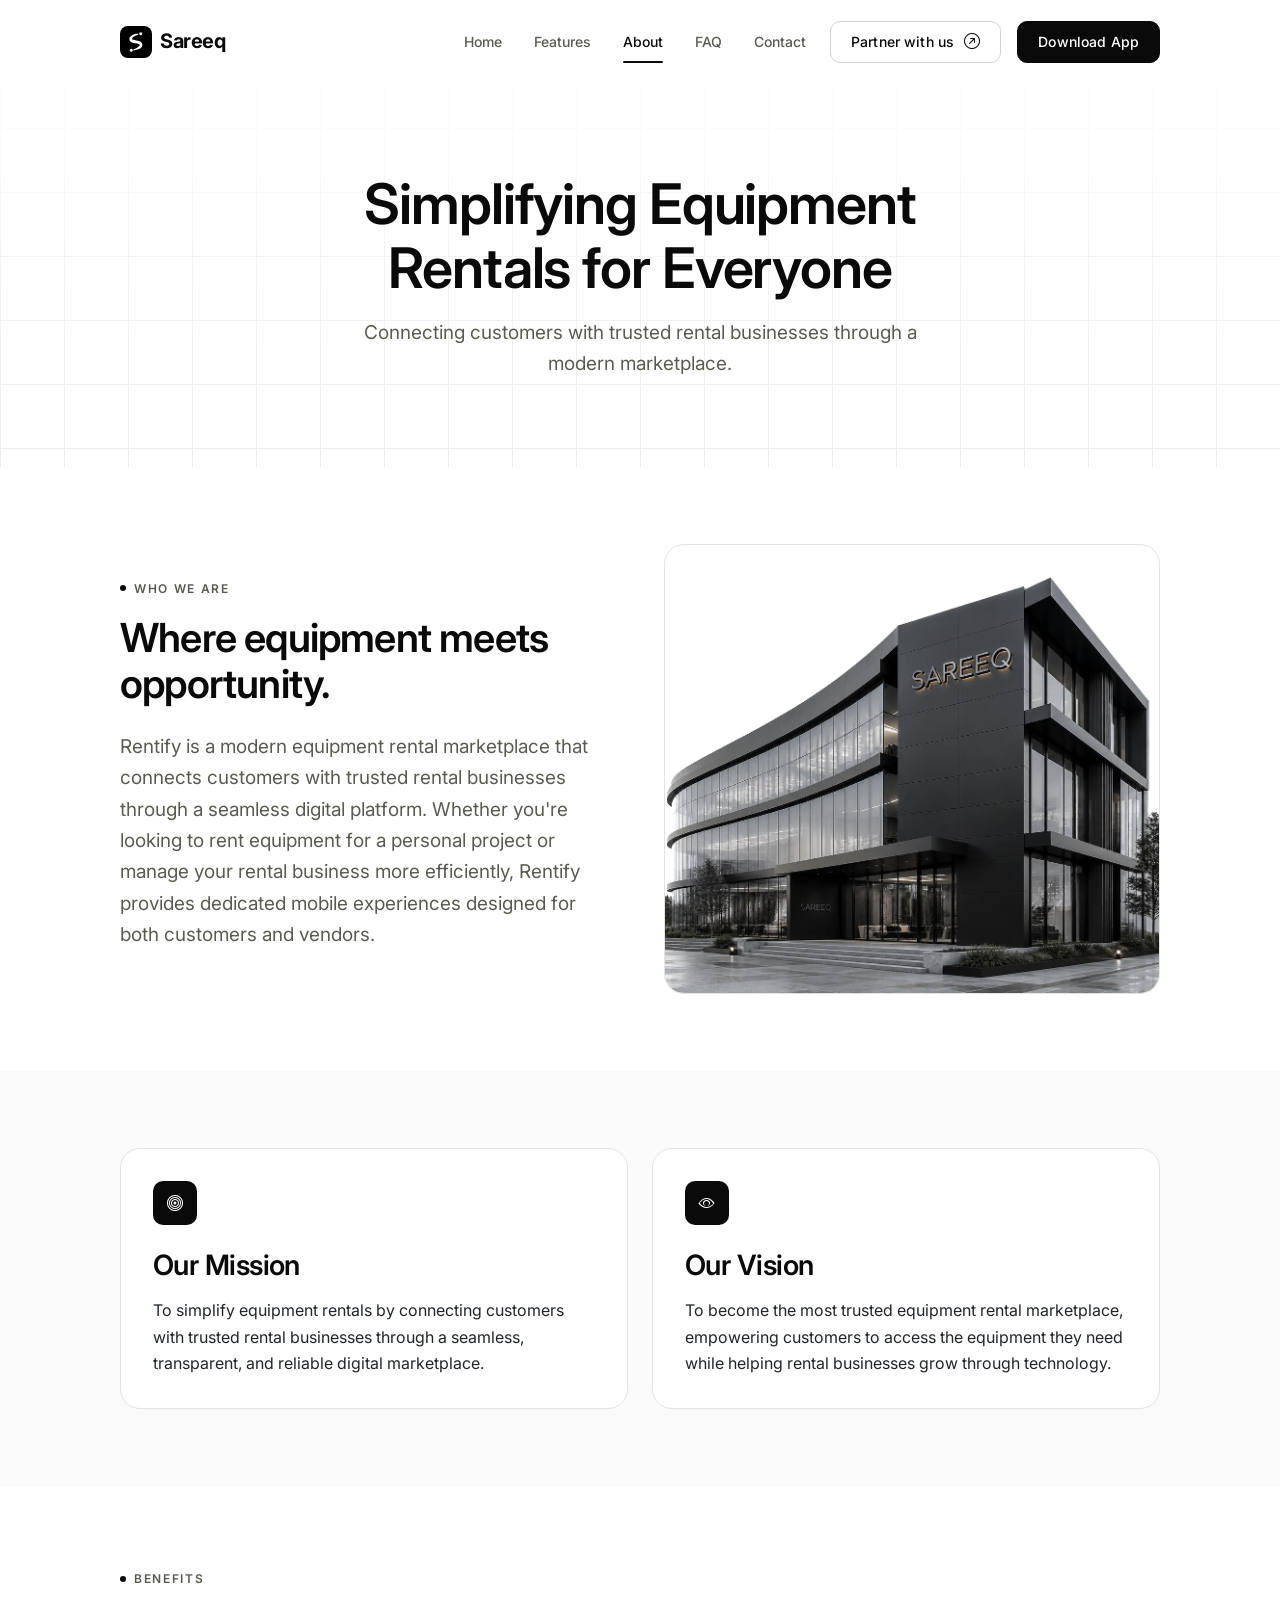
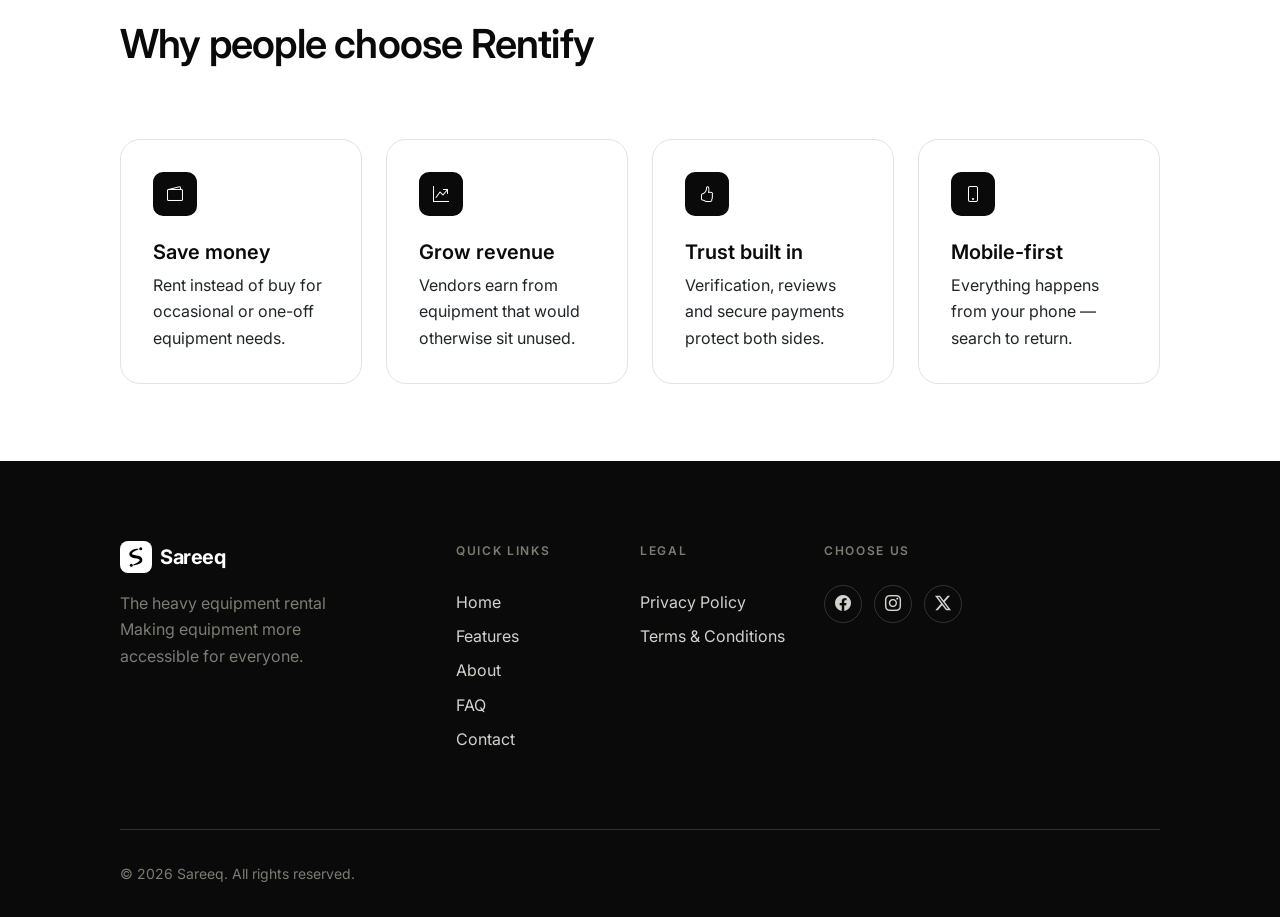
==== commit 712e9def: "commit" ====
--- a/pages/about.html
+++ b/pages/about.html
@@ -39,7 +39,8 @@
           <a href="support.html" class="navbar-link">Contact</a>
         </nav>
         <div class="navbar-cta">
-          <a href="#download" class="btn-rentify btn-secondary-rentify btn-rentify-sm d-none d-lg-inline-flex">
+          <a href="partner.html"
+            class="btn-rentify btn-secondary-rentify btn-rentify-sm d-none d-lg-inline-flex">
             Partner with us <i class="bi bi-arrow-up-right-circle "></i>
           </a>
           <a href="../index.html#download"
@@ -236,17 +237,11 @@
       <div class="footer-grid">
         <div>
           <a href="index.html" class="navbar-logo" style="color: #fff;">
-            <img src="assets/images/logo_white.svg" alt="">
+            <img src="../assets/images/logo_white.svg" alt="logo_white">
             Sareeq
           </a>
           <p class="mt-3" style="color: var(--color-gray-500); max-width: 260px;">The heavy equipment rental
-            marketplace connecting renters with verified local vendors.</p>
-          <div class="footer-social mt-4">
-            <a href="#" aria-label="Rentify on LinkedIn"><i class="bi bi-facebook"></i></a>
-            <a href="#" aria-label="Rentify on Instagram"><i class="bi bi-instagram"></i></a>
-            <a href="#" aria-label="Rentify on X"><i class="bi bi-twitter-x"></i></a>
-            <!-- <a href="#" aria-label="Rentify on LinkedIn"><i class="bi bi-linkedin"></i></a> -->
-          </div>
+            Making equipment more accessible for everyone.</p>
         </div>
         <div>
           <p class="footer-col-title">Quick Links</p>
@@ -262,9 +257,15 @@
           <a href="terms.html" class="footer-link">Terms &amp; Conditions</a>
         </div>
         <div>
-          <p class="footer-col-title">Get the App</p>
-          <a href="#download" class="footer-link">Customer App</a>
-          <a href="#download" class="footer-link">Vendor App</a>
+          <p class="footer-col-title">Choose Us</p>
+          <div class="footer-social mt-4">
+            <a href="#" aria-label="Rentify on LinkedIn"><i class="bi bi-facebook"></i></a>
+            <a href="#" aria-label="Rentify on Instagram"><i class="bi bi-instagram"></i></a>
+            <a href="#" aria-label="Rentify on X"><i class="bi bi-twitter-x"></i></a>
+            <!-- <a href="#" aria-label="Rentify on LinkedIn"><i class="bi bi-linkedin"></i></a> -->
+          </div>
+          <!-- <a href="#download" class="footer-link">Customer App</a>
+          <a href="#download" class="footer-link">Vendor App</a> -->
         </div>
       </div>
 
--- a/assets/css/style.css
+++ b/assets/css/style.css
@@ -1,9 +1,3 @@
-/* ==========================================================================
-   RENTIFY ÃƒÆ’Ã†â€™Ãƒâ€šÃ‚Â¢ÃƒÆ’Ã‚Â¢ÃƒÂ¢Ã¢â€šÂ¬Ã…Â¡Ãƒâ€šÃ‚Â¬ÃƒÆ’Ã‚Â¢ÃƒÂ¢Ã¢â‚¬Å¡Ã‚Â¬Ãƒâ€šÃ‚Â Design Token System
-   Monochrome, editorial, app-consistent design language.
-   Every value referenced in this stylesheet flows from :root.
-   ========================================================================== */
-
 :root {
   /* ---------- Color: Core Monochrome Scale ---------- */
   --color-black: #0A0A0A;
@@ -332,7 +326,6 @@
   letter-spacing: var(--letter-spacing-heading);
   font-weight: var(--font-weight-semibold);
   margin: 0;
-  text
 }
 
 .text-h3 {
@@ -501,7 +494,7 @@
 }
 
 /* ==========================================================================
-   Badges / Pills ÃƒÆ’Ã†â€™Ãƒâ€šÃ‚Â¢ÃƒÆ’Ã‚Â¢ÃƒÂ¢Ã¢â€šÂ¬Ã…Â¡Ãƒâ€šÃ‚Â¬ÃƒÆ’Ã‚Â¢ÃƒÂ¢Ã¢â‚¬Å¡Ã‚Â¬Ãƒâ€šÃ‚Â echoes mobile-app "verified" chips
+   Badges / Pills ÃƒÆ’Ã†â€™Ãƒâ€ Ã¢â‚¬â„¢ÃƒÆ’Ã¢â‚¬Â ÃƒÂ¢Ã¢â€šÂ¬Ã¢â€žÂ¢ÃƒÆ’Ã†â€™ÃƒÂ¢Ã¢â€šÂ¬Ã…Â¡ÃƒÆ’Ã¢â‚¬Å¡Ãƒâ€šÃ‚Â¢ÃƒÆ’Ã†â€™Ãƒâ€ Ã¢â‚¬â„¢ÃƒÆ’Ã¢â‚¬Å¡Ãƒâ€šÃ‚Â¢ÃƒÆ’Ã†â€™Ãƒâ€šÃ‚Â¢ÃƒÆ’Ã‚Â¢ÃƒÂ¢Ã¢â€šÂ¬Ã…Â¡Ãƒâ€šÃ‚Â¬ÃƒÆ’Ã¢â‚¬Â¦Ãƒâ€šÃ‚Â¡ÃƒÆ’Ã†â€™ÃƒÂ¢Ã¢â€šÂ¬Ã…Â¡ÃƒÆ’Ã¢â‚¬Å¡Ãƒâ€šÃ‚Â¬ÃƒÆ’Ã†â€™Ãƒâ€ Ã¢â‚¬â„¢ÃƒÆ’Ã¢â‚¬Å¡Ãƒâ€šÃ‚Â¢ÃƒÆ’Ã†â€™Ãƒâ€šÃ‚Â¢ÃƒÆ’Ã‚Â¢ÃƒÂ¢Ã¢â‚¬Å¡Ã‚Â¬Ãƒâ€¦Ã‚Â¡ÃƒÆ’Ã¢â‚¬Å¡Ãƒâ€šÃ‚Â¬ÃƒÆ’Ã†â€™ÃƒÂ¢Ã¢â€šÂ¬Ã…Â¡ÃƒÆ’Ã¢â‚¬Å¡Ãƒâ€šÃ‚Â echoes mobile-app "verified" chips
    ========================================================================== */
 
 .badge-rentify {
@@ -632,7 +625,7 @@
 }
 
 /* ==========================================================================
-   Cards ÃƒÆ’Ã†â€™Ãƒâ€šÃ‚Â¢ÃƒÆ’Ã‚Â¢ÃƒÂ¢Ã¢â€šÂ¬Ã…Â¡Ãƒâ€šÃ‚Â¬ÃƒÆ’Ã‚Â¢ÃƒÂ¢Ã¢â‚¬Å¡Ã‚Â¬Ãƒâ€šÃ‚Â mirror the rounded, bordered "app card" language
+   Cards ÃƒÆ’Ã†â€™Ãƒâ€ Ã¢â‚¬â„¢ÃƒÆ’Ã¢â‚¬Â ÃƒÂ¢Ã¢â€šÂ¬Ã¢â€žÂ¢ÃƒÆ’Ã†â€™ÃƒÂ¢Ã¢â€šÂ¬Ã…Â¡ÃƒÆ’Ã¢â‚¬Å¡Ãƒâ€šÃ‚Â¢ÃƒÆ’Ã†â€™Ãƒâ€ Ã¢â‚¬â„¢ÃƒÆ’Ã¢â‚¬Å¡Ãƒâ€šÃ‚Â¢ÃƒÆ’Ã†â€™Ãƒâ€šÃ‚Â¢ÃƒÆ’Ã‚Â¢ÃƒÂ¢Ã¢â€šÂ¬Ã…Â¡Ãƒâ€šÃ‚Â¬ÃƒÆ’Ã¢â‚¬Â¦Ãƒâ€šÃ‚Â¡ÃƒÆ’Ã†â€™ÃƒÂ¢Ã¢â€šÂ¬Ã…Â¡ÃƒÆ’Ã¢â‚¬Å¡Ãƒâ€šÃ‚Â¬ÃƒÆ’Ã†â€™Ãƒâ€ Ã¢â‚¬â„¢ÃƒÆ’Ã¢â‚¬Å¡Ãƒâ€šÃ‚Â¢ÃƒÆ’Ã†â€™Ãƒâ€šÃ‚Â¢ÃƒÆ’Ã‚Â¢ÃƒÂ¢Ã¢â‚¬Å¡Ã‚Â¬Ãƒâ€¦Ã‚Â¡ÃƒÆ’Ã¢â‚¬Å¡Ãƒâ€šÃ‚Â¬ÃƒÆ’Ã†â€™ÃƒÂ¢Ã¢â€šÂ¬Ã…Â¡ÃƒÆ’Ã¢â‚¬Å¡Ãƒâ€šÃ‚Â mirror the rounded, bordered "app card" language
    ========================================================================== */
 
 .card-rentify {
@@ -687,7 +680,7 @@
 
 
 /* ==========================================================================
-   Phone Mockup ÃƒÆ’Ã†â€™Ãƒâ€šÃ‚Â¢ÃƒÆ’Ã‚Â¢ÃƒÂ¢Ã¢â€šÂ¬Ã…Â¡Ãƒâ€šÃ‚Â¬ÃƒÆ’Ã‚Â¢ÃƒÂ¢Ã¢â‚¬Å¡Ã‚Â¬Ãƒâ€šÃ‚Â the signature ecosystem element
+   Phone Mockup ÃƒÆ’Ã†â€™Ãƒâ€ Ã¢â‚¬â„¢ÃƒÆ’Ã¢â‚¬Â ÃƒÂ¢Ã¢â€šÂ¬Ã¢â€žÂ¢ÃƒÆ’Ã†â€™ÃƒÂ¢Ã¢â€šÂ¬Ã…Â¡ÃƒÆ’Ã¢â‚¬Å¡Ãƒâ€šÃ‚Â¢ÃƒÆ’Ã†â€™Ãƒâ€ Ã¢â‚¬â„¢ÃƒÆ’Ã¢â‚¬Å¡Ãƒâ€šÃ‚Â¢ÃƒÆ’Ã†â€™Ãƒâ€šÃ‚Â¢ÃƒÆ’Ã‚Â¢ÃƒÂ¢Ã¢â€šÂ¬Ã…Â¡Ãƒâ€šÃ‚Â¬ÃƒÆ’Ã¢â‚¬Â¦Ãƒâ€šÃ‚Â¡ÃƒÆ’Ã†â€™ÃƒÂ¢Ã¢â€šÂ¬Ã…Â¡ÃƒÆ’Ã¢â‚¬Å¡Ãƒâ€šÃ‚Â¬ÃƒÆ’Ã†â€™Ãƒâ€ Ã¢â‚¬â„¢ÃƒÆ’Ã¢â‚¬Å¡Ãƒâ€šÃ‚Â¢ÃƒÆ’Ã†â€™Ãƒâ€šÃ‚Â¢ÃƒÆ’Ã‚Â¢ÃƒÂ¢Ã¢â‚¬Å¡Ã‚Â¬Ãƒâ€¦Ã‚Â¡ÃƒÆ’Ã¢â‚¬Å¡Ãƒâ€šÃ‚Â¬ÃƒÆ’Ã†â€™ÃƒÂ¢Ã¢â€šÂ¬Ã…Â¡ÃƒÆ’Ã¢â‚¬Å¡Ãƒâ€šÃ‚Â the signature ecosystem element
    ========================================================================== */
 .phone-preview {
   height: 440px;
@@ -738,6 +731,134 @@
   position: absolute;
 }
 
+
+/* ==========================================================
+   Partner Document Preview
+========================================================== */
+
+.document-preview {
+  display: flex;
+  justify-content: center;
+  align-items: center;
+  /* height: 440px; */
+}
+
+.document-paper {
+  width: 310px;
+  background: #fff;
+  border: 1px solid var(--color-border);
+  /* border-radius: 22px; */
+  padding: 28px;
+  box-shadow: var(--shadow-lg);
+  position: relative;
+  /* transform: rotate(-3deg); */
+  transform: rotate(0deg) translateY(-6px);
+  transition: all .35s ease;
+}
+
+.document-paper::before {
+  content: "";
+  position: absolute;
+  top: 0px;
+  right: 0px;
+  width: 46px;
+  height: 46px;
+  transform: scaleX(-1);
+  background: linear-gradient(135deg, #f7f7f7 50%, transparent 50%);
+  border-top-right-radius: 18px;
+}
+
+.document-header {
+  text-align: center;
+  margin-bottom: 24px;
+}
+
+.document-header i {
+  font-size: 2rem;
+  color: var(--color-black);
+}
+
+.document-header h5 {
+  margin-top: 12px;
+  margin-bottom: 8px;
+  font-weight: 700;
+  color: var(--color-black);
+}
+
+.document-header p {
+  color: var(--color-gray-500);
+  font-size: .95rem;
+  line-height: 1.5;
+  margin: 0;
+}
+
+.document-list {
+  margin-top: 24px;
+}
+
+.document-item {
+  display: flex;
+  align-items: center;
+  gap: 14px;
+  padding: 16px 0;
+  border-bottom: 1px solid #E9E9E9;
+}
+
+.document-item:last-child {
+  border-bottom: none;
+}
+
+.document-check {
+  width: 34px;
+  height: 34px;
+  border-radius: 50%;
+  background: #F5F5F5;
+  display: flex;
+  align-items: center;
+  justify-content: center;
+  flex-shrink: 0;
+}
+
+.document-check i {
+  font-size: 1rem;
+  color: var(--color-black);
+}
+
+.document-content span {
+  font-size: .97rem;
+  font-weight: 500;
+  color: var(--color-black);
+}
+
+.document-footer {
+  margin-top: 28px;
+  padding: 18px;
+  border-radius: 16px;
+  background: #F7F7F7;
+  display: flex;
+  align-items: flex-start;
+  gap: 12px;
+}
+
+.document-footer i {
+  font-size: 1.2rem;
+  color: var(--color-black);
+  margin-top: 2px;
+}
+
+.document-footer strong {
+  display: block;
+  font-size: .95rem;
+  margin-bottom: 4px;
+}
+
+.document-footer span {
+  display: block;
+  font-size: .85rem;
+  color: var(--color-gray-500);
+  line-height: 1.45;
+}
+
 /* ==========================================================================
    App Screen Placeholder (used until real screenshots are supplied)
    ========================================================================== */
@@ -789,6 +910,25 @@
   transform: translateY(-2px);
 }
 
+.web-btn {
+  padding: var(--space-sm), 0;
+  color: var(--color-white);
+  /* border: 1px solid rgba(255,255,255,0.3); */
+  /* text-decoration: underline; */
+}
+
+.web-btn i {
+  font-size: 1.375rem;
+  margin-left: 0.5rem;
+}
+
+/* .web-btn::after {
+  content: "\F134";
+  font-family: 'bootstrap-icons';
+  font-size: 1.5rem;
+  margin-left: 0.5rem;
+} */
+
 .store-btn i {
   font-size: 1.5rem;
 }
@@ -964,9 +1104,11 @@
   background: transparent;
 }
 
-.accordion-rentify .accordion-item:first-child {
-  border-top: var(--border-width) solid var(--color-border);
-}
+.accordion-rentify .accordion-item:last-child {
+  border-bottom: none;
+}
+
+
 
 .accordion-rentify .accordion-button {
   background: transparent;
@@ -1057,6 +1199,12 @@
   overflow: hidden;
 }
 
+.partner-hero .cta-band {}
+
+.partner-hero {
+  padding-top: 84px !important;
+}
+
 .cta-band::after {
   /* background-color: rgba(0, 0, 0, 0.5); */
 }
@@ -1599,4 +1747,267 @@
   border-bottom-right-radius: var(--radius-phone);
   background-color: #FFFFFF;
   padding: 0.75rem;
+}
+
+.faq-tab-desc {
+  display: none;
+}
+
+.faq-layout-card {
+  display: flex;
+  align-items: stretch;
+  background-color: var(--color-surface);
+  border: var(--border-width) solid var(--color-border);
+  border-radius: var(--radius-card);
+  box-shadow: var(--shadow-sm);
+  overflow: hidden;
+}
+
+.faq-tabs-nav {
+  flex: 0 0 27%;
+  width: 27%;
+  display: flex;
+  flex-direction: column;
+  gap: var(--space-xs);
+  padding: var(--space-lg);
+  background-color: var(--color-bg-alt);
+  border-right: var(--border-width) solid var(--color-border);
+}
+
+.faq-tab-item {
+  display: flex;
+  align-items: center;
+  gap: var(--space-sm);
+  width: 100%;
+  padding: var(--space-sm);
+  background-color: var(--color-white);
+  border: var(--border-width-thick) solid var(--color-border-strong);
+  border-radius: var(--radius-md);
+  text-align: left;
+  cursor: pointer;
+  transition: var(--transition-base);
+}
+
+.faq-tab-item:hover {
+  background-color: var(--color-gray-100);
+  transform: translateY(-2px);
+}
+
+.faq-tab-item:focus-visible {
+  outline: 2px solid var(--color-black);
+  outline-offset: 2px;
+}
+
+.faq-tab-item.is-active {
+  background-color: var(--color-black);
+  border-color: var(--color-black);
+  color: var(--color-white);
+  box-shadow: var(--shadow-md);
+}
+
+.faq-tab-item.is-active:hover {
+  transform: none;
+}
+
+.faq-tab-icon {
+  flex-shrink: 0;
+  width: var(--icon-size-xl);
+  height: var(--icon-size-xl);
+  border-radius: var(--radius-sm);
+  background-color: var(--color-white);
+  display: inline-flex;
+  align-items: center;
+  justify-content: center;
+  font-size: 1.15rem;
+  transition: var(--transition-base);
+}
+
+.faq-tab-item.is-active .faq-tab-icon {
+  background-color: rgba(255, 255, 255, 0.12);
+  color: var(--color-white);
+}
+
+.faq-tab-copy {
+  display: flex;
+  flex-direction: column;
+  gap: 2px;
+  min-width: 0;
+}
+
+.faq-tab-title {
+  font-size: 1rem;
+  font-weight: var(--font-weight-semibold);
+}
+
+.faq-tab-desc {
+  font-size: var(--font-size-micro);
+  color: var(--color-text-tertiary);
+  transition: var(--transition-color);
+}
+
+.faq-tab-item.is-active .faq-tab-desc {
+  color: var(--color-gray-300);
+}
+
+.faq-panels {
+  flex: 1;
+  min-width: 0;
+  padding: var(--space-lg) var(--space-xl);
+}
+
+.faq-panel-block {
+  display: none;
+}
+
+.faq-panel-block.active {
+  display: block;
+  animation: faqPanelFade var(--duration-slow) var(--ease-out);
+}
+
+/* ---------- Become A Partner ---------- */
+
+.step-connected-list {
+  display: flex;
+  flex-direction: row;
+}
+
+.step-connected-item {
+  display: flex;
+  flex-direction: column;
+  gap: var(--space-md);
+  align-items: start;
+}
+
+.step-circle-col {
+  display: flex;
+  flex-direction: column;
+  align-items: center;
+  flex-shrink: 0;
+}
+
+.step-circle {
+  width: 40px;
+  height: 40px;
+  border-radius: 50%;
+  background-color: var(--color-black);
+  color: var(--color-white);
+  display: flex;
+  align-items: center;
+  justify-content: center;
+  font-weight: var(--font-weight-semibold);
+  font-size: var(--font-size-body);
+  flex-shrink: 0;
+}
+
+/* .step-line {
+  flex: 1;
+  width: 2px;
+  min-height: var(--space-lg);
+  background-color: var(--color-border-strong);
+  margin-block: var(--space-2xs) 0;
+} */
+
+.step-connected-content .text-body {
+  max-width: 80%;
+}
+
+.step-connected-item:last-child .step-connected-content {
+  padding-bottom: 0;
+}
+
+
+
+
+
+
+
+
+
+
+
+
+
+
+@keyframes faqPanelFade {
+  from {
+    opacity: 0;
+    transform: translateY(14px);
+  }
+
+  to {
+    opacity: 1;
+    transform: translateY(0);
+  }
+}
+
+@media (prefers-reduced-motion: reduce) {
+  .faq-panel-block.active {
+    animation: none;
+  }
+}
+
+/* ---------- Responsive: Tablet Ã¢â‚¬â€ tabs above accordion ---------- */
+
+@media (max-width: 991.98px) {
+  .faq-layout-card {
+    flex-direction: column;
+  }
+
+  .faq-tabs-nav {
+    width: 100%;
+    flex: 0 0 auto;
+    flex-direction: row;
+    border-right: none;
+    border-bottom: var(--border-width) solid var(--color-border);
+  }
+
+  .faq-tab-item {
+    flex: 1 1 0;
+  }
+
+  .faq-panels {
+    width: 100%;
+  }
+}
+
+/* ---------- Responsive: Mobile Ã¢â‚¬â€ horizontally scrollable pills ---------- */
+
+@media (max-width: 575.98px) {
+  .faq-tabs-nav {
+    flex-wrap: nowrap;
+    overflow-x: auto;
+    -webkit-overflow-scrolling: touch;
+    scrollbar-width: none;
+    gap: var(--space-2xs);
+    padding: var(--space-md);
+  }
+
+  .faq-tabs-nav::-webkit-scrollbar {
+    display: none;
+  }
+
+  .faq-tab-item {
+    flex: 0 0 auto;
+    width: auto;
+    padding: var(--space-2xs) var(--space-md);
+    border-radius: var(--radius-pill);
+  }
+
+  .faq-tab-item:hover {
+    transform: none;
+  }
+
+  .faq-tab-icon {
+    width: 32px;
+    height: 32px;
+    font-size: 1rem;
+  }
+
+  .faq-tab-desc {
+    display: none;
+  }
+
+  .faq-panels {
+    padding: var(--space-md);
+  }
 }
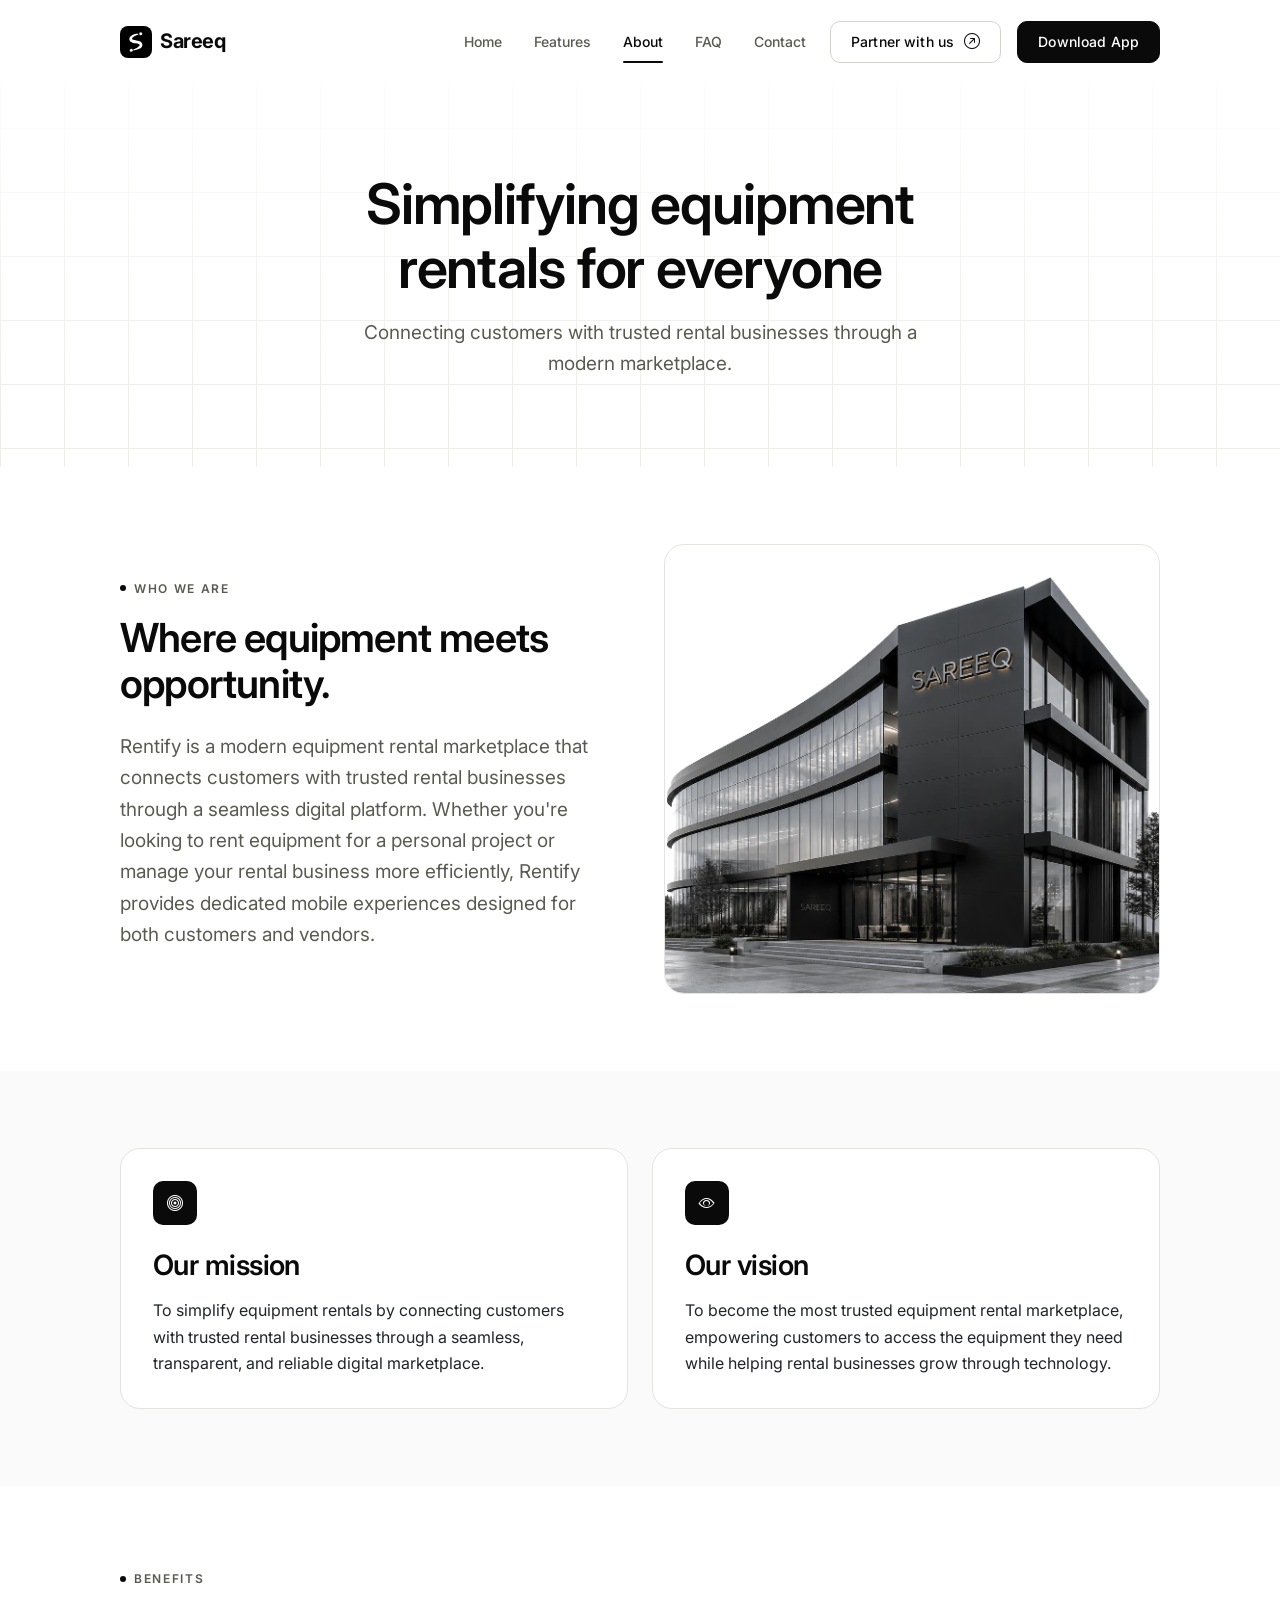
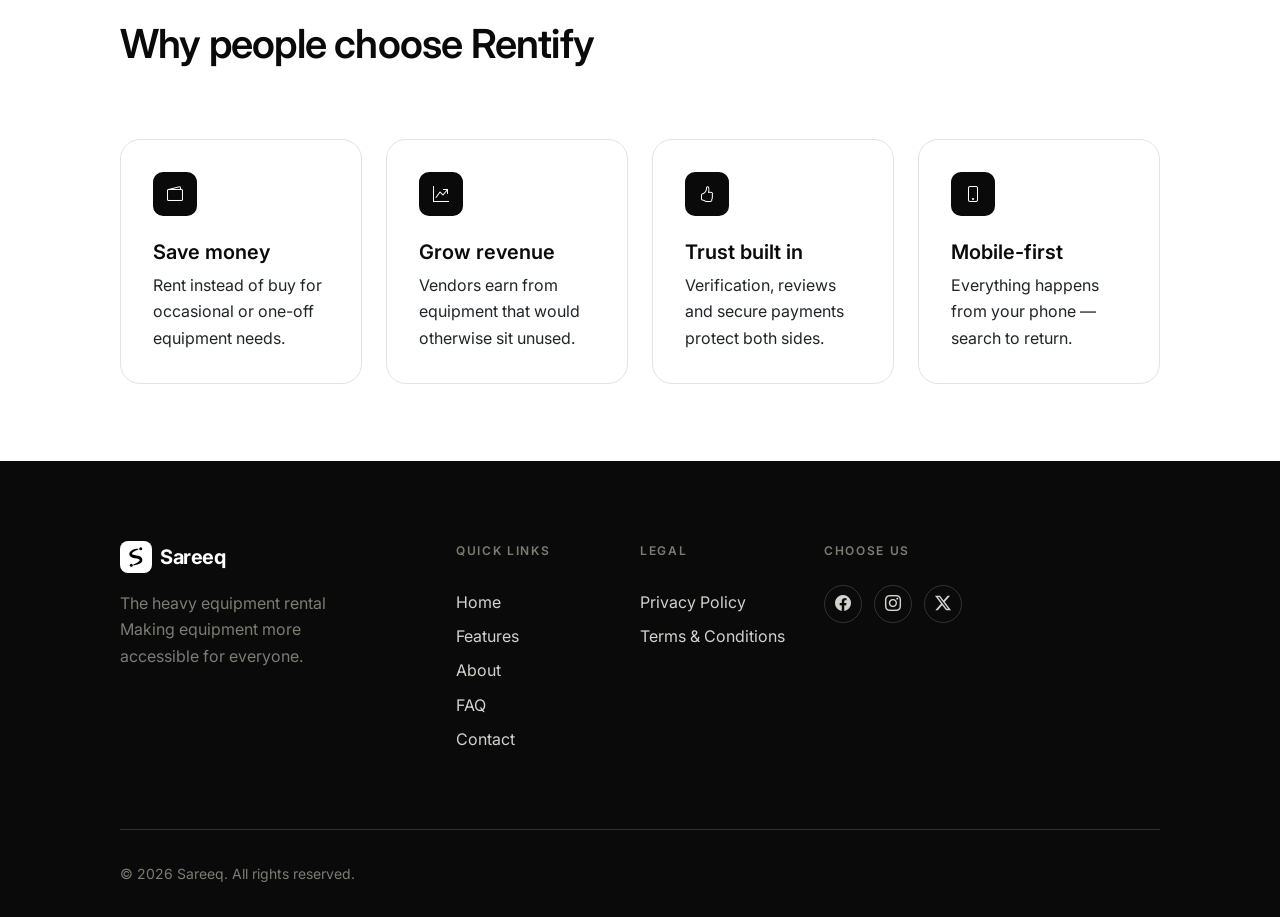
==== commit 96fc7fb4: "commit" ====
--- a/pages/about.html
+++ b/pages/about.html
@@ -39,8 +39,7 @@
           <a href="support.html" class="navbar-link">Contact</a>
         </nav>
         <div class="navbar-cta">
-          <a href="partner.html"
-            class="btn-rentify btn-secondary-rentify btn-rentify-sm d-none d-lg-inline-flex">
+          <a href="partner.html" class="btn-rentify btn-secondary-rentify btn-rentify-sm d-none d-lg-inline-flex">
             Partner with us <i class="bi bi-arrow-up-right-circle "></i>
           </a>
           <a href="../index.html#download"
@@ -58,7 +57,7 @@
     <section class="page-hero hero-bg-grid">
       <div class="container-rentify text-center">
         <!-- <span class="text-eyebrow">About Rentify</span> -->
-        <h1 class="text-h1 mt-3 mx-auto" style="max-width: 700px;">Simplifying Equipment Rentals for Everyone</h1>
+        <h1 class="text-h1 mt-3 mx-auto" style="max-width: 700px;">Simplifying equipment rentals for everyone</h1>
         <p class="text-body-lg mt-3 mx-auto" style="max-width: 560px;">Connecting customers with trusted rental
           businesses through a modern marketplace.</p>
       </div>
@@ -134,7 +133,7 @@
           <div class="col-lg-6" data-animate>
             <div class="card-rentify-flat h-100 bg-white">
               <div class="card-icon-tile"><i class="bi bi-bullseye"></i></div>
-              <h3 class="text-h3">Our Mission</h3>
+              <h3 class="text-h3">Our mission</h3>
               <p class="text-body mt-3 mb-0">To simplify equipment rentals by connecting customers with trusted rental
                 businesses through a seamless, transparent, and reliable digital marketplace.</p>
             </div>
@@ -142,7 +141,7 @@
           <div class="col-lg-6" data-animate data-delay="120">
             <div class="card-rentify-flat h-100 bg-white">
               <div class="card-icon-tile"><i class="bi bi-eye"></i></div>
-              <h3 class="text-h3">Our Vision</h3>
+              <h3 class="text-h3">Our vision</h3>
               <p class="text-body mt-3 mb-0">To become the most trusted equipment rental marketplace, empowering
                 customers to access the equipment they need while helping rental businesses grow through technology.</p>
             </div>
